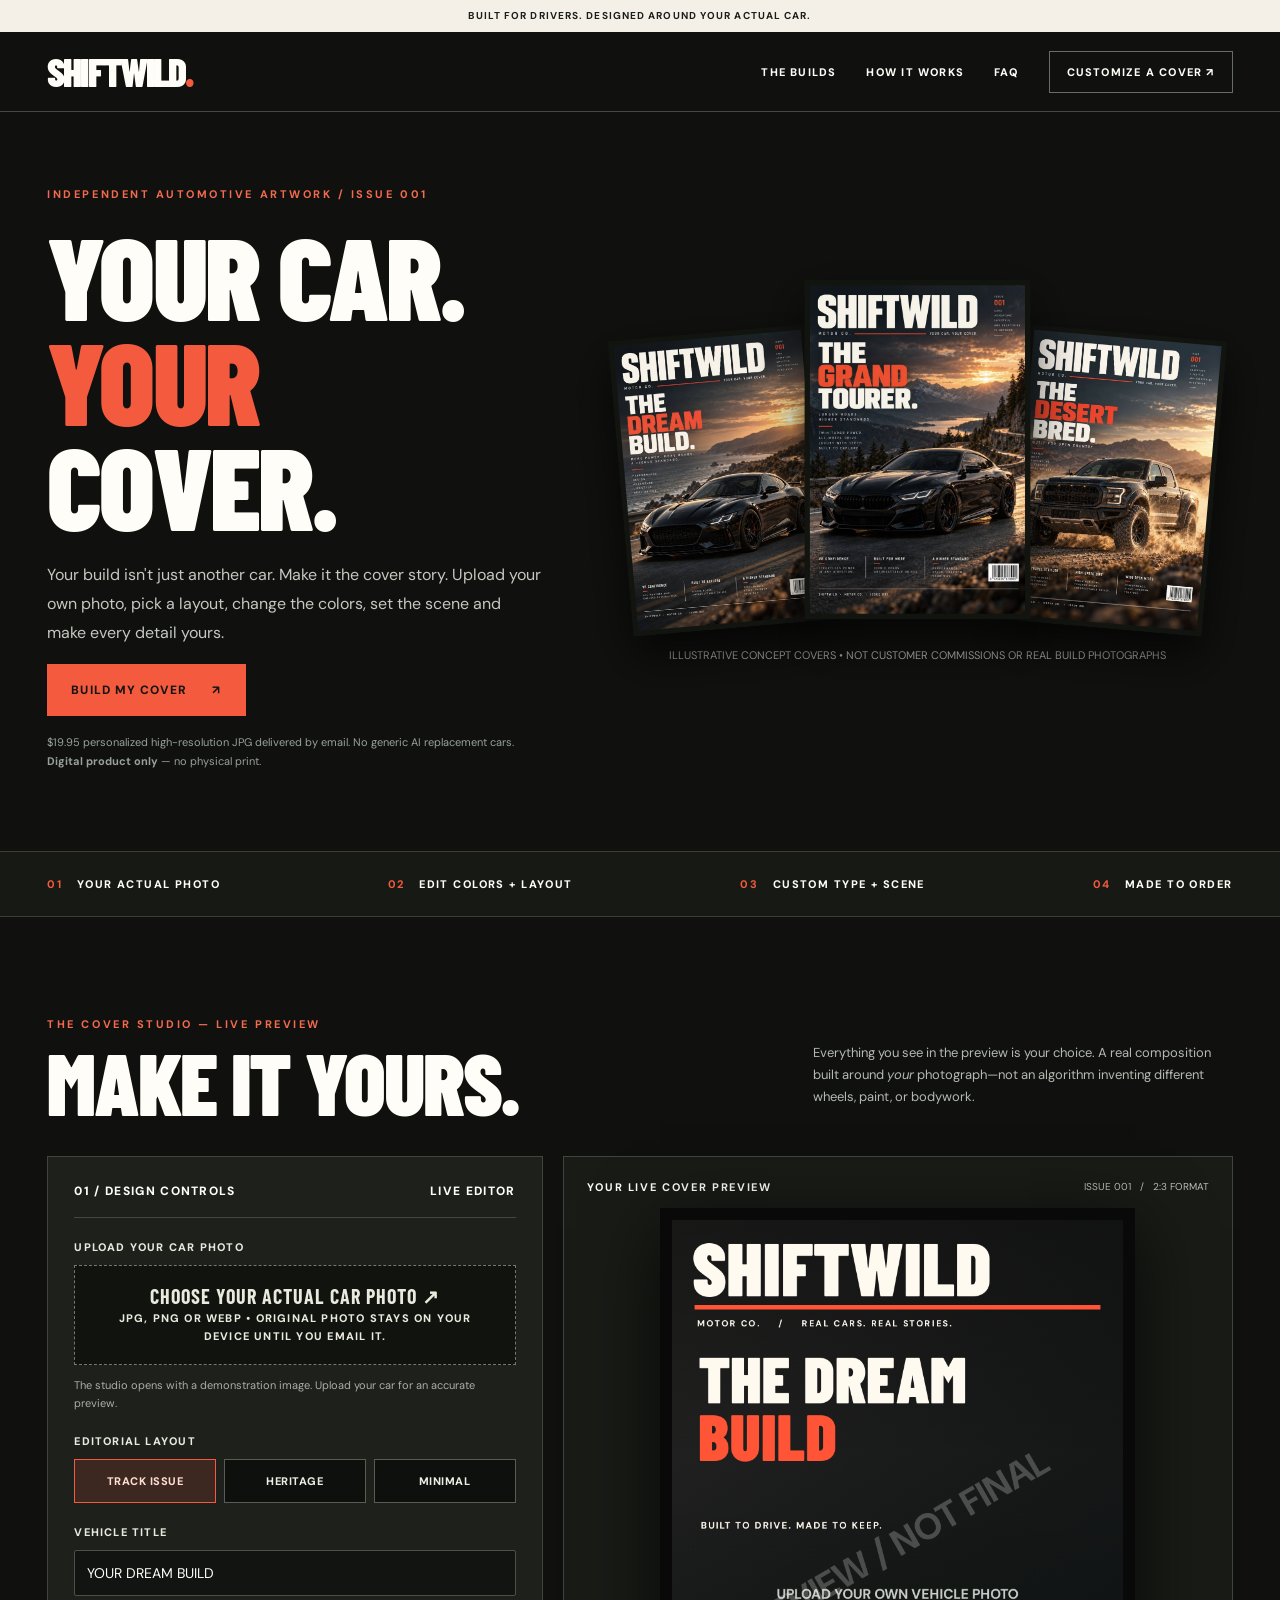
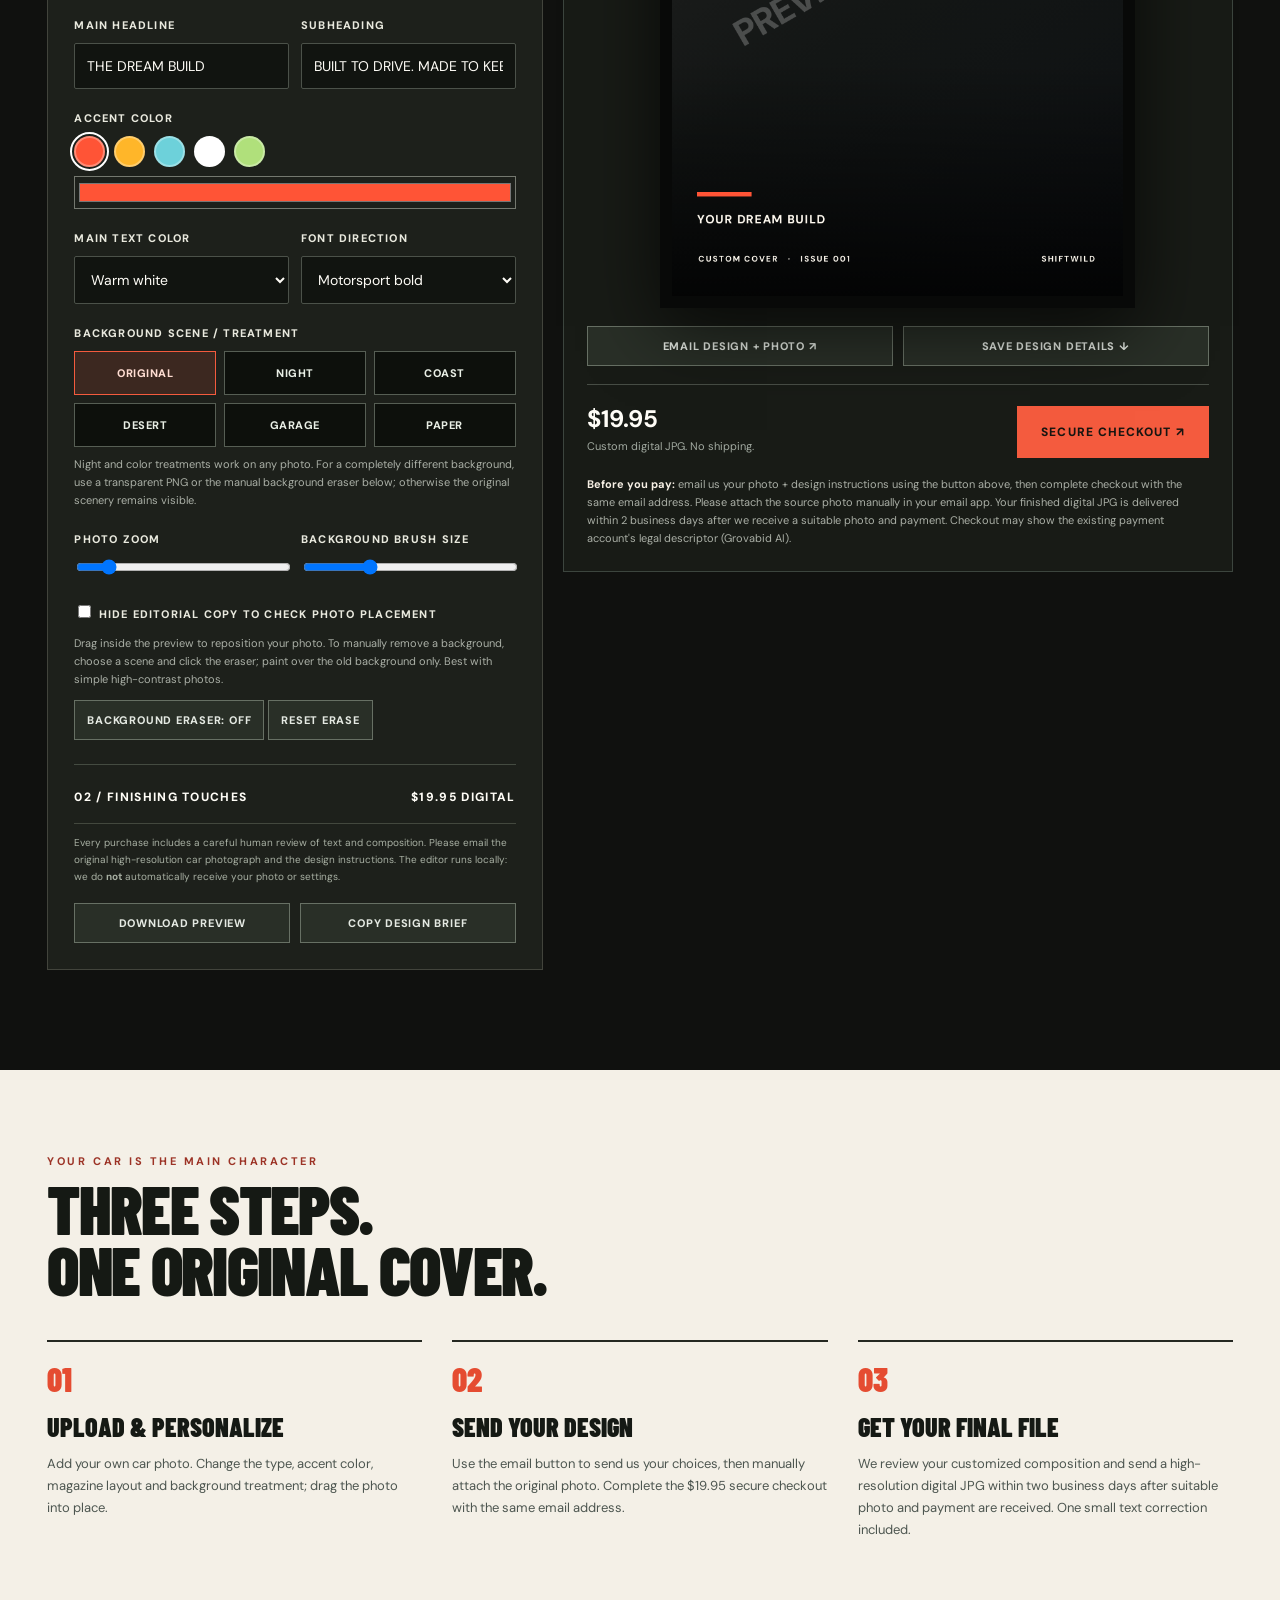
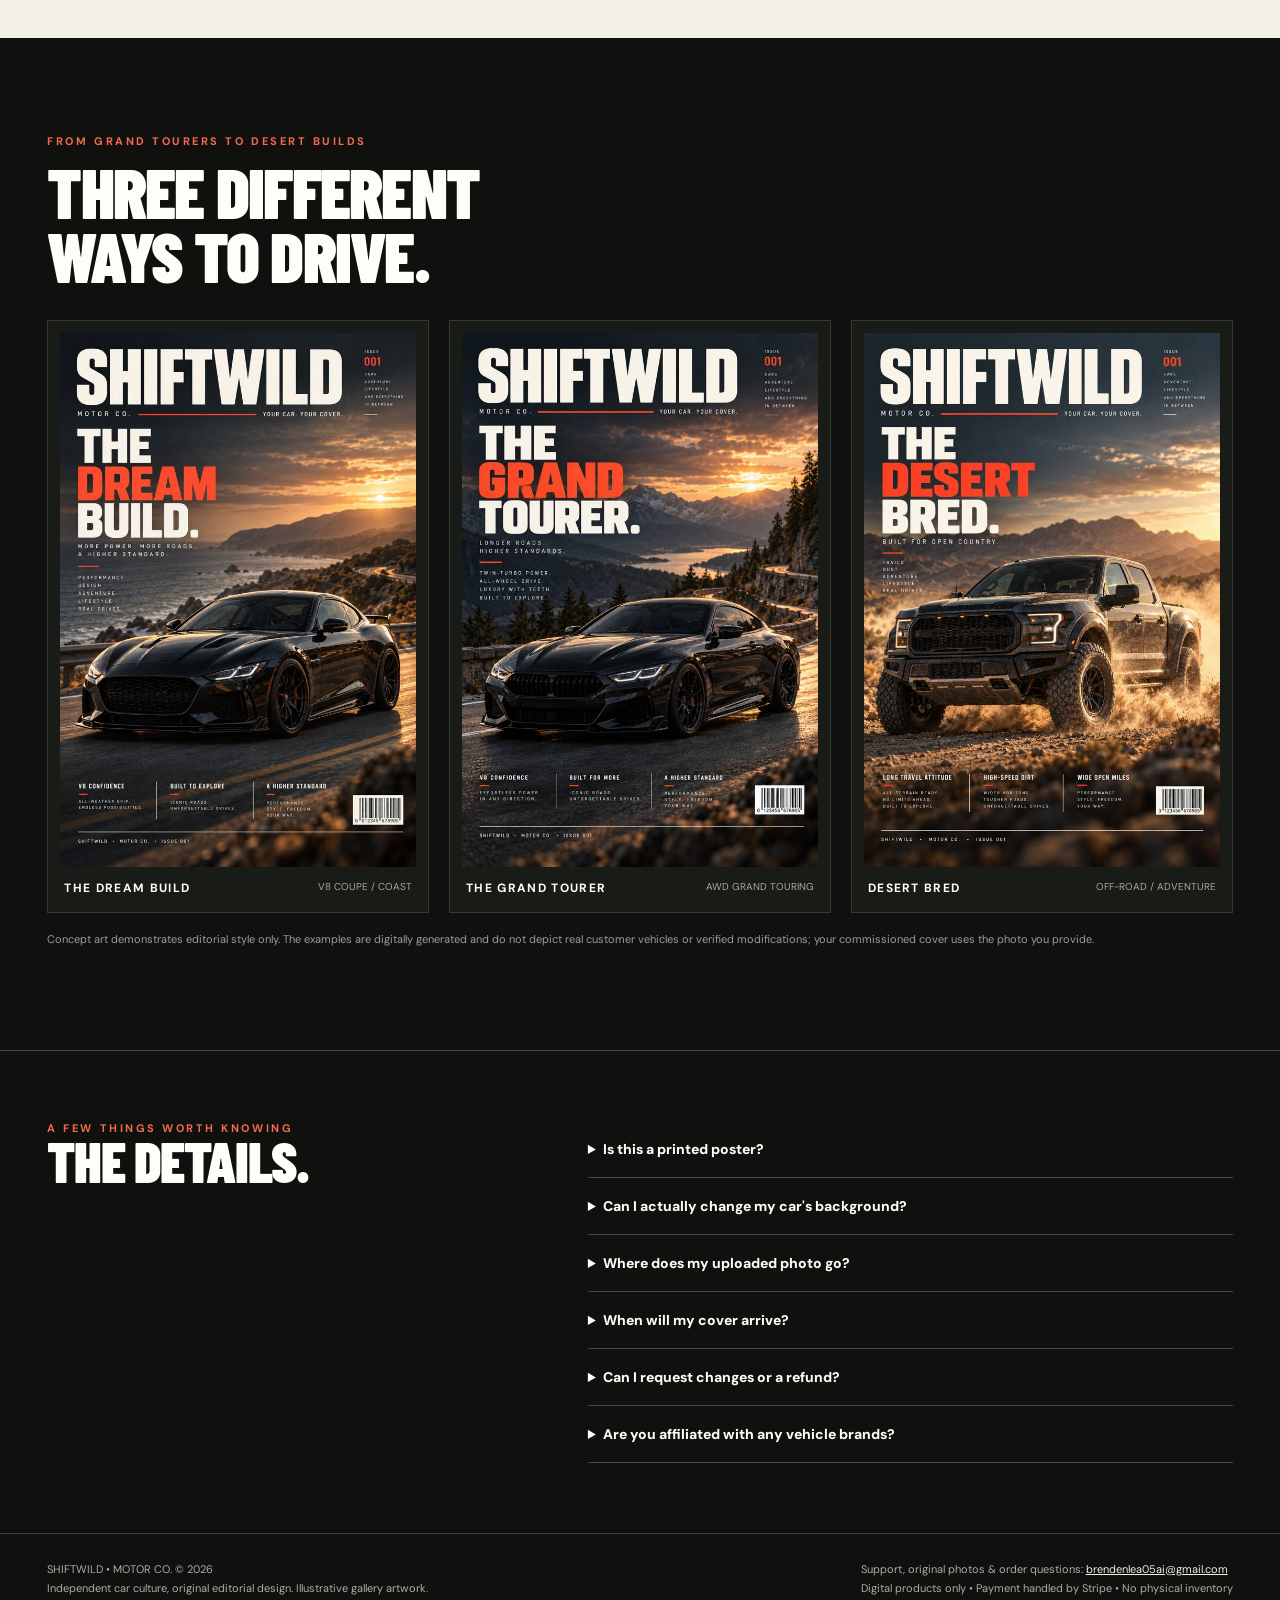
==== shiftwild/index.html @ 0642961e "Add SHIFTWILD independent automotive product configurator" ====
<!DOCTYPE html><html lang="en"><head><meta charset="utf-8"><meta name="viewport" content="width=device-width, initial-scale=1"><meta name="theme-color" content="#10100e"><meta name="description" content="Build a one-of-one automotive magazine cover from your actual car photograph. Fully customize the layout, colors, typography, and background. Digital-only editorial cover, made for real car people."><title>SHIFTWILD® — Your car. Your cover.</title>
<link rel="preconnect" href="https://fonts.googleapis.com"><link rel="preconnect" href="https://fonts.gstatic.com" crossorigin><link href="https://fonts.googleapis.com/css2?family=Barlow+Condensed:wght@500;600;700;800;900&family=DM+Sans:wght@400;500;600;700&family=Oswald:wght@500;600;700&display=swap" rel="stylesheet">
<style>
:root{--bg:#10110f;--ink:#fffdf7;--secondary:#a8aea8;--muted:#777e78;--accent:#f45b3e;--line:#3c3d38;--panel:#1b1d19;--cream:#f4f0e7}*{box-sizing:border-box}html{scroll-behavior:smooth}body{margin:0;color:var(--ink);background:var(--bg);font-family:'DM Sans',Arial,sans-serif;-webkit-font-smoothing:antialiased}button,input,textarea,select{font:inherit}button{cursor:pointer}a{color:inherit}img{max-width:100%;display:block}.container{max-width:1460px;margin:auto;padding-left:clamp(18px,3.7vw,56px);padding-right:clamp(18px,3.7vw,56px)}.overline{font:700 11px 'DM Sans',sans-serif;letter-spacing:.23em;text-transform:uppercase;color:#f46a4e}.heading{font-family:'Barlow Condensed',Impact,sans-serif;text-transform:uppercase;font-weight:900;letter-spacing:-.025em;line-height:.91}.topline{height:32px;background:var(--cream);color:#1a1d19;text-align:center;padding:9px;font-weight:700;letter-spacing:.11em;font-size:10px}.navigation{display:flex;justify-content:space-between;align-items:center;min-height:80px;gap:24px;border-bottom:1px solid #444844}.brand{font-family:'Barlow Condensed',Impact,sans-serif;font-weight:900;font-size:39px;letter-spacing:-.05em;text-decoration:none}.brand .mark{color:var(--accent)}.navlinks{display:flex;gap:30px;align-items:center}.navlinks a{text-decoration:none;text-transform:uppercase;font-size:11px;font-weight:800;letter-spacing:.11em}.navlinks a:hover{color:var(--accent)}.outline{border:1px solid #666d64;padding:13px 17px}.hero{padding-top:75px;padding-bottom:70px;display:grid;grid-template-columns:.88fr 1.12fr;gap:5%;align-items:center}.hero h1{font-size:clamp(76px,9vw,143px);margin:22px 0 24px}.hero h1 i{color:var(--accent);font-style:normal}.hero p{color:#c4c8bf;font-size:16px;line-height:1.8;max-width:520px}.btn{border:0;border-radius:0;padding:18px 24px;text-decoration:none;background:var(--accent);color:#171511;text-transform:uppercase;font-size:12px;letter-spacing:.09em;font-weight:800;display:inline-flex;gap:25px;align-items:center;justify-content:center;transition:transform .2s ease,background .2s}.btn:hover{transform:translateY(-2px);background:#ff7456}.btn.light{background:var(--cream)}.smallprint{margin-top:17px!important;font-size:11px!important;line-height:1.7!important;color:#98a098!important}.heroVisual{display:grid;grid-template-columns:1fr 1.07fr 1fr;align-items:center;gap:12px;perspective:850px}.heroVisual img{width:100%;aspect-ratio:2/3;object-fit:cover;border:5px solid #121410;box-shadow:0 20px 45px #000b;filter:saturate(.9)}.heroVisual img:first-child{transform:rotate(-5deg) translate(17px,18px);z-index:1}.heroVisual img:nth-child(2){z-index:3;transform:translateY(-15px) scale(1.07)}.heroVisual img:last-child{transform:rotate(5deg) translate(-17px,18px);z-index:1}.noteCenter{text-align:center;margin-top:25px;color:#a8ada5;font-size:11px}.bands{border-top:1px solid var(--line);border-bottom:1px solid var(--line);background:#171914}.bandInner{display:flex;justify-content:space-between;align-items:center;gap:20px;padding-top:25px;padding-bottom:25px}.bandInner span{text-transform:uppercase;font-size:11px;letter-spacing:.13em;font-weight:800}.bandInner b{color:var(--accent);margin-right:10px}.editorAnchor{scroll-margin-top:20px}.editorSection{padding-top:100px;padding-bottom:100px}.sectionTop{display:flex;align-items:end;justify-content:space-between;gap:30px;margin-bottom:34px}.sectionTop h2{font-size:clamp(50px,7vw,86px);margin:12px 0 0}.sectionTop p{max-width:420px;color:#b3b9b1;font-size:13px;line-height:1.7}.configurator{display:grid;grid-template-columns:minmax(320px,.85fr) minmax(320px,1.15fr);gap:20px;align-items:start}.controls{background:#1d201b;border:1px solid #42443c;padding:26px;max-height:none}.controlTitle{display:flex;justify-content:space-between;align-items:center;font-size:12px;letter-spacing:.11em;font-weight:800;text-transform:uppercase;border-bottom:1px solid #43483e;padding-bottom:18px}.fieldgroup{margin-top:22px}.fieldgroup label,.tinyLabel{display:block;font-size:11px;letter-spacing:.11em;text-transform:uppercase;font-weight:800;color:#e9e9de;margin:0 0 11px}.fieldgroup input[type=text],.fieldgroup input[type=range],.fieldgroup select,.fieldgroup input[type=color]{width:100%}.fieldgroup input[type=text],.fieldgroup select{background:#111410;color:var(--ink);border:1px solid #4b5149;padding:13px 12px;border-radius:2px;outline-color:var(--accent);font-size:14px}.upload{display:block;background:#10130e;border:1px dashed #74796e;padding:18px;text-align:center;cursor:pointer;color:#e9f0e4;font-size:12px;line-height:1.7}.upload strong{display:block;font:700 20px 'Barlow Condensed',sans-serif;text-transform:uppercase;letter-spacing:.05em}.upload input{display:none}.fieldHint{font-size:11px;color:#aaaFA6;line-height:1.65;margin-top:8px}.grid3{display:grid;grid-template-columns:repeat(3,1fr);gap:8px}.choice{border:1px solid #565e54;background:#0d100c;color:#e8eee5;padding:11px 5px;font-size:11px;text-transform:uppercase;font-weight:800;letter-spacing:.045em;min-height:44px}.choice.active,.choice:focus-visible{border-color:var(--accent);background:#3c2820;color:#ffddd2}.swatches{display:flex;gap:9px;flex-wrap:wrap;align-items:center}.swatch{height:31px;width:31px;border-radius:50%;border:2px solid #ffffff50;outline:2px solid transparent;outline-offset:2px}.swatch.active{outline-color:white}.colorCustom{width:33px;height:33px;padding:2px;border:1px solid #74786f;background:transparent}.double{display:grid;grid-template-columns:1fr 1fr;gap:12px}.rule{height:1px;background:#444b41;margin:24px 0}.check{display:flex;gap:10px;align-items:center;font-size:12px;color:#ccd1c7;line-height:1.6}.check input{accent-color:var(--accent)}.micro{font-size:10px;color:#a8b0a3;line-height:1.7}.previewPanel{background:#181b16;border:1px solid #3c453e;padding:23px;position:sticky;top:15px}.previewHead{display:flex;justify-content:space-between;align-items:center;gap:10px;padding-bottom:14px}.previewHead strong{font-size:11px;letter-spacing:.15em;text-transform:uppercase}.previewHead span{font-size:10px;color:#bac0b7}.canvasShell{width:min(100%,475px);margin:auto;background:#080908;padding:12px;box-shadow:0 18px 70px #000a;position:relative}.canvasShell canvas{width:100%;aspect-ratio:2/3;display:block;touch-action:none;background:#21231e;cursor:grab}.canvasShell canvas:active{cursor:grabbing}.previewActions{display:grid;grid-template-columns:1fr 1fr;gap:10px;margin-top:18px}.secondaryBtn{background:#292f27;border:1px solid #677064;padding:12px;color:#e4e9e2;text-transform:uppercase;letter-spacing:.07em;font-size:11px;font-weight:800}.secondaryBtn:hover{background:#364035}.buyBar{margin-top:18px;padding-top:18px;border-top:1px solid #474d45;display:flex;justify-content:space-between;align-items:end;gap:14px}.buyBar b{font-size:24px}.buyBar p{color:#a2aaa1;font-size:11px;margin:5px 0}.buyButtons{display:flex;flex-wrap:wrap;gap:10px}.steps{background:var(--cream);color:#151914;padding:84px 0}.steps h2{font-size:67px;margin:10px 0 40px}.stepGrid{display:grid;grid-template-columns:repeat(3,1fr);gap:30px}.step{border-top:2px solid #252821;padding-top:17px}.step strong{font:900 33px 'Barlow Condensed',sans-serif;color:#e54c31}.step h3{font:900 26px 'Barlow Condensed',sans-serif;line-height:1;margin:15px 0 9px;text-transform:uppercase}.step p{font-size:13px;line-height:1.7;color:#4d5650}.gallery{padding-top:96px;padding-bottom:90px}.gallery h2{font-size:70px;margin:12px 0 33px}.examples{display:grid;grid-template-columns:repeat(3,1fr);gap:20px}.example{background:#191c16;border:1px solid #343a32;padding:12px}.example img{width:100%;aspect-ratio:2/3;object-fit:cover}.example div{display:flex;justify-content:space-between;gap:20px;padding:13px 4px 4px}.example strong{font-size:12px;text-transform:uppercase;letter-spacing:.11em}.example small{font-size:10px;color:#a4aa9d}.footarea{padding-top:70px;padding-bottom:70px;border-top:1px solid #43483e}.faqGrid{display:grid;grid-template-columns:1fr 1.4fr;gap:80px}.faqGrid h2{font-size:57px;margin:0}.faqGrid details{border-bottom:1px solid #424b40;padding:19px 0}.faqGrid summary{font-size:14px;font-weight:800;cursor:pointer}.faqGrid p{font-size:13px;line-height:1.8;color:#aeb8ad}.footer{border-top:1px solid #394339;padding-top:26px;padding-bottom:35px;display:flex;justify-content:space-between;gap:30px;color:#aaaFA6;font-size:11px;line-height:1.8}.footer a{color:#efede5}.status{display:none;background:#1d4f38;border:1px solid #65b487;color:#d2f9e2;padding:11px;font-size:12px;margin-top:12px}.status.bad{background:#54271d;border-color:#bd6257;color:#fff0eb}.status.show{display:block}#maskButton.active{background:#613322}body.mask-mode #editorCanvas{cursor:crosshair}noscript{display:block;padding:30px;background:#fff;color:#000}
@media(max-width:1120px){.hero h1{font-size:94px}.configurator{grid-template-columns:.9fr 1.1fr}}@media(max-width:800px){.navigation{min-height:68px}.brand{font-size:31px}.navlinks a:not(.outline){display:none}.hero{grid-template-columns:1fr;padding-top:52px;gap:45px}.hero h1{font-size:clamp(85px,16vw,140px)}.heroVisual{width:min(100%,650px);margin:auto}.bandInner{flex-wrap:wrap}.bandInner span{width:45%}.sectionTop{display:block}.configurator{grid-template-columns:1fr}.previewPanel{position:static}.stepGrid,.examples{gap:11px}.faqGrid{grid-template-columns:1fr;gap:10px}}@media(max-width:500px){.hero h1{font-size:78px}.heroVisual{gap:6px}.bandInner span{width:100%}.editorSection{padding-top:70px;padding-bottom:65px}.sectionTop h2,.gallery h2{font-size:58px}.controls,.previewPanel{padding:14px}.grid3{gap:5px}.choice{font-size:10px}.stepGrid,.examples{grid-template-columns:1fr}.examples{gap:20px}.example{max-width:410px;margin:auto}.steps{padding:65px 0}.stepGrid{gap:24px}.footer{display:block}.buyBar{display:block}.buyButtons{margin-top:15px}.previewActions{grid-template-columns:1fr 1fr}.navlinks .outline{font-size:10px}}
</style></head><body>
<div class="topline">BUILT FOR DRIVERS. DESIGNED AROUND YOUR ACTUAL CAR.</div>
<header class="navigation container"><a class="brand" href="#top">SHIFTWILD<span class="mark">.</span></a><nav class="navlinks"><a href="#examples">The builds</a><a href="#how">How it works</a><a href="#faq">FAQ</a><a class="outline" href="#studio">CUSTOMIZE A COVER ↗</a></nav></header>
<main id="top"><section class="hero container"><div><div class="overline">Independent automotive artwork / Issue 001</div><h1 class="heading">YOUR CAR.<br><i>YOUR</i><br>COVER.</h1><p>Your build isn't just another car. Make it the cover story. Upload your own photo, pick a layout, change the colors, set the scene and make every detail yours.</p><a href="#studio" class="btn">BUILD MY COVER <span>↗</span></a><p class="smallprint">$19.95 personalized high-resolution JPG delivered by email. No generic AI replacement cars. <strong>Digital product only</strong> — no physical print.</p></div><div><div class="heroVisual"><img loading="eager" alt="SHIFTWILD coupe build concept poster: The Dream Build" src="[data-uri]"><img loading="eager" alt="SHIFTWILD twin turbo grand touring coupe concept poster" src="[data-uri]"><img loading="eager" alt="SHIFTWILD desert Raptor-style build concept poster" src="[data-uri]"></div><div class="noteCenter">ILLUSTRATIVE CONCEPT COVERS • NOT CUSTOMER COMMISSIONS OR REAL BUILD PHOTOGRAPHS</div></div></section>
<div class="bands"><div class="container bandInner"><span><b>01</b> YOUR ACTUAL PHOTO</span><span><b>02</b> EDIT COLORS + LAYOUT</span><span><b>03</b> CUSTOM TYPE + SCENE</span><span><b>04</b> MADE TO ORDER</span></div></div>
<section class="editorSection container editorAnchor" id="studio"><div class="sectionTop"><div><div class="overline">The cover studio — live preview</div><h2 class="heading">MAKE IT YOURS.</h2></div><p>Everything you see in the preview is your choice. A real composition built around <em>your</em> photograph—not an algorithm inventing different wheels, paint, or bodywork.</p></div><div class="configurator"><div class="controls"><div class="controlTitle"><span>01 / Design controls</span><span>LIVE EDITOR</span></div>
<div class="fieldgroup"><label for="carfile">Upload your car photo</label><label class="upload" for="carfile"><strong>CHOOSE YOUR ACTUAL CAR PHOTO ↗</strong>JPG, PNG or WebP • Original photo stays on your device until you email it.<input type="file" id="carfile" accept="image/png,image/jpeg,image/webp"></label><p id="fileLabel" class="fieldHint">The studio opens with a demonstration image. Upload your car for an accurate preview.</p></div>
<div class="fieldgroup"><label>Editorial layout</label><div class="grid3" id="layoutChoices"><button type="button" class="choice active" data-layout="track">TRACK ISSUE</button><button type="button" class="choice" data-layout="heritage">HERITAGE</button><button type="button" class="choice" data-layout="minimal">MINIMAL</button></div></div>
<div class="fieldgroup"><label for="vehicle">Vehicle title</label><input id="vehicle" type="text" maxlength="50" value="YOUR DREAM BUILD" placeholder="e.g. 2018 F-TYPE R AWD"></div>
<div class="fieldgroup double"><div><label for="headline">Main headline</label><input id="headline" type="text" maxlength="46" value="THE DREAM BUILD" placeholder="THE DREAM BUILD"></div><div><label for="strapline">Subheading</label><input id="strapline" type="text" maxlength="72" value="BUILT TO DRIVE. MADE TO KEEP." placeholder="The next chapter"></div></div>
<div class="fieldgroup"><label>Accent color</label><div class="swatches" id="swatchChoices"><button type="button" class="swatch active" data-color="#ff5436" style="background:#ff5436" aria-label="Race red"></button><button type="button" class="swatch" data-color="#ffb629" style="background:#ffb629" aria-label="Amber"></button><button type="button" class="swatch" data-color="#6dd1da" style="background:#6dd1da" aria-label="Ice blue"></button><button type="button" class="swatch" data-color="#ffffff" style="background:#ffffff" aria-label="White"></button><button type="button" class="swatch" data-color="#b0e07b" style="background:#b0e07b" aria-label="Sage"></button><input class="colorCustom" id="customColor" type="color" value="#ff5436" aria-label="Pick custom accent color"></div></div>
<div class="fieldgroup double"><div><label for="typeColor">Main text color</label><select id="typeColor"><option value="#fffaf0">Warm white</option><option value="#171c1b">Black</option><option value="#f2d4ad">Sand</option></select></div><div><label for="fontChoice">Font direction</label><select id="fontChoice"><option value="Barlow Condensed">Motorsport bold</option><option value="Oswald">Modern condensed</option><option value="DM Sans">Clean editorial</option></select></div></div>
<div class="fieldgroup"><label>Background scene / treatment</label><div class="grid3" id="sceneChoices"><button type="button" class="choice active" data-scene="photo">ORIGINAL</button><button type="button" class="choice" data-scene="night">NIGHT</button><button type="button" class="choice" data-scene="coast">COAST</button><button type="button" class="choice" data-scene="desert">DESERT</button><button type="button" class="choice" data-scene="garage">GARAGE</button><button type="button" class="choice" data-scene="paper">PAPER</button></div><p class="fieldHint">Night and color treatments work on any photo. For a completely different background, use a transparent PNG or the manual background eraser below; otherwise the original scenery remains visible.</p></div>
<div class="fieldgroup double"><div><label for="zoom">Photo zoom</label><input id="zoom" type="range" min="100" max="220" value="115"></div><div><label for="brush">Background brush size</label><input id="brush" type="range" min="15" max="150" value="55"></div></div>
<div class="fieldgroup"><label class="check"><input type="checkbox" id="hideText"> Hide editorial copy to check photo placement</label><p class="fieldHint">Drag inside the preview to reposition your photo. To manually remove a background, choose a scene and click the eraser; paint over the old background only. Best with simple high-contrast photos.</p><button type="button" class="secondaryBtn" id="maskButton">BACKGROUND ERASER: OFF</button> <button type="button" class="secondaryBtn" id="resetMask">RESET ERASE</button></div>
<div class="rule"></div><div class="controlTitle"><span>02 / Finishing touches</span><span>$19.95 DIGITAL</span></div><p class="micro">Every purchase includes a careful human review of text and composition. Please email the original high-resolution car photograph and the design instructions. The editor runs locally: we do <strong>not</strong> automatically receive your photo or settings.</p><div class="previewActions"><button class="secondaryBtn" type="button" id="downloadPreview">DOWNLOAD PREVIEW</button><button class="secondaryBtn" type="button" id="copyBrief">COPY DESIGN BRIEF</button></div><div id="controlsStatus" class="status" role="status"></div></div>
<div class="previewPanel"><div class="previewHead"><strong>YOUR LIVE COVER PREVIEW</strong><span>ISSUE 001 &nbsp; / &nbsp; 2:3 FORMAT</span></div><div class="canvasShell"><canvas id="editorCanvas" width="720" height="1080" aria-label="Interactive personalized automotive cover preview"></canvas></div><div class="previewActions"><button class="secondaryBtn" id="emailBrief" type="button">EMAIL DESIGN + PHOTO ↗</button><button class="secondaryBtn" id="downloadBrief" type="button">SAVE DESIGN DETAILS ↓</button></div><div class="buyBar"><div><b>$19.95</b><p>Custom digital JPG. No shipping.</p></div><div class="buyButtons"><a class="btn" id="checkoutLink" target="_blank" rel="noopener noreferrer" href="https://buy.stripe.com/14AfZa8JUh0636Db017AI02">SECURE CHECKOUT ↗</a></div></div><div class="fieldHint" style="margin-top:17px"><strong style="color:#f7f0e5">Before you pay:</strong> email us your photo + design instructions using the button above, then complete checkout with the same email address. Please attach the source photo manually in your email app. Your finished digital JPG is delivered within 2 business days after we receive a suitable photo and payment. Checkout may show the existing payment account's legal descriptor (Grovabid AI).</div><div id="previewStatus" class="status" role="status"></div></div></div></section>
<section class="steps" id="how"><div class="container"><div class="overline" style="color:#9c3326">Your car is the main character</div><h2 class="heading">THREE STEPS.<br>ONE ORIGINAL COVER.</h2><div class="stepGrid"><div class="step"><strong>01</strong><h3>UPLOAD & PERSONALIZE</h3><p>Add your own car photo. Change the type, accent color, magazine layout and background treatment; drag the photo into place.</p></div><div class="step"><strong>02</strong><h3>SEND YOUR DESIGN</h3><p>Use the email button to send us your choices, then manually attach the original photo. Complete the $19.95 secure checkout with the same email address.</p></div><div class="step"><strong>03</strong><h3>GET YOUR FINAL FILE</h3><p>We review your customized composition and send a high-resolution digital JPG within two business days after suitable photo and payment are received. One small text correction included.</p></div></div></div></section>
<section class="gallery container" id="examples"><div class="overline">From grand tourers to desert builds</div><h2 class="heading">THREE DIFFERENT<br>WAYS TO DRIVE.</h2><div class="examples"><article class="example"><img loading="lazy" src="[data-uri]" alt="Illustrative F-Type-inspired black sports coupe dream-build automotive cover without manufacturer logo"><div><strong>THE DREAM BUILD</strong><small>V8 COUPE / COAST</small></div></article><article class="example"><img loading="lazy" src="[data-uri]" alt="Illustrative black M850i-inspired grand touring coupe cover"><div><strong>THE GRAND TOURER</strong><small>AWD GRAND TOURING</small></div></article><article class="example"><img loading="lazy" src="[data-uri]" alt="Illustrative rugged Raptor-inspired desert pickup magazine cover"><div><strong>DESERT BRED</strong><small>OFF-ROAD / ADVENTURE</small></div></article></div><p class="smallprint">Concept art demonstrates editorial style only. The examples are digitally generated and do not depict real customer vehicles or verified modifications; your commissioned cover uses the photo you provide.</p></section>
<section class="footarea container" id="faq"><div class="faqGrid"><div><div class="overline">A few things worth knowing</div><h2 class="heading">THE DETAILS.</h2></div><div><details><summary>Is this a printed poster?</summary><p>Not yet. Your $19.95 purchase is one personalized high-resolution digital JPG delivered by email, not a shipped print or framed poster. You can print it personally if you wish.</p></details><details><summary>Can I actually change my car's background?</summary><p>You can change color treatments instantly. You can also put a transparent vehicle cutout over a new scene, or manually erase the old photo background using the studio brush. The brush is a simple manual tool, not automatic AI background removal; intricate edges may require more time. Send us both your original image and the design description.</p></details><details><summary>Where does my uploaded photo go?</summary><p>Your image stays inside your browser while you're editing. We do not upload the photo from the studio. To place an order, you must email the photo to us separately. Please send only images you own or have permission to use.</p></details><details><summary>When will my cover arrive?</summary><p>Within two business days after you have paid and emailed a suitable image and design details. If we need another photograph or clarification, we'll email you. Business days exclude weekends and U.S. federal holidays.</p></details><details><summary>Can I request changes or a refund?</summary><p>One minor text correction is included if requested within seven days of delivery. Contact us if the design isn't what you ordered. Customized digital orders are reviewed individually, and applicable consumer rights remain unaffected. If we cannot fulfill your order, we will refund it.</p></details><details><summary>Are you affiliated with any vehicle brands?</summary><p>No. SHIFTWILD is an independent editorial artwork concept and is not sponsored by, affiliated with, or endorsed by any automobile manufacturer. Vehicle names may be used descriptively. Brand identity is provisional pending clearance.</p></details></div></div></section></main>
<footer class="footer container"><span>SHIFTWILD • MOTOR CO. © 2026<br>Independent car culture, original editorial design. Illustrative gallery artwork.</span><span>Support, original photos & order questions: <a href="mailto:brendenlea05ai@gmail.com">brendenlea05ai@gmail.com</a><br>Digital products only • Payment handled by Stripe • No physical inventory</span></footer>
<noscript>JavaScript is required for the live configurator. You can still purchase the $19.95 custom digital artwork using <a href="https://buy.stripe.com/14AfZa8JUh0636Db017AI02">this secure payment link</a> and email your car photo to brendenlea05ai@gmail.com.</noscript><script>
(()=>{
'use strict';
const BUY='https://buy.stripe.com/14AfZa8JUh0636Db017AI02', CONTACT='brendenlea05ai@gmail.com';
const $=id=>document.getElementById(id);const c=$('editorCanvas'),ctx=c.getContext('2d',{alpha:false});
const W=720,H=1080;
const buffer=document.createElement('canvas');buffer.width=W;buffer.height=H;const pctx=buffer.getContext('2d',{willReadFrequently:true});
const colors={night:['#111d24','#343f47','#0a151f'],coast:['#f2a76b','#3d5b6b','#101c23'],desert:['#e8b27c','#bb6140','#5d3c32'],garage:['#17201d','#323b31','#111511'],paper:['#f4ecdb','#b5b6a9','#dad7ce'],photo:['#282726','#141716','#0e1114']};
const state={layout:'track',scene:'photo',accent:'#ff5436',typeColor:'#fffaf0',font:'Barlow Condensed',zoom:1.15,panX:0,panY:0,headline:'THE DREAM BUILD',sub:'BUILT TO DRIVE. MADE TO KEEP.',vehicle:'YOUR DREAM BUILD',hideText:false,fileName:'',photo:null,mask:false,maskEdited:false,ref:'SW-'+Date.now().toString(36).toUpperCase()};
let pointer=null, photoDirty=true, lastDraw=0;
function show(msg,bad=false){for(const n of ['controlsStatus','previewStatus']){let el=$(n);el.textContent=msg;el.classList.add('show');el.classList.toggle('bad',bad);}window.setTimeout(()=>{for(const n of ['controlsStatus','previewStatus'])n.classList.remove('show')},8500)}
function renderPhoto(){pctx.clearRect(0,0,W,H);if(!state.photo){photoDirty=false;return;}const im=state.photo;const iw=im.naturalWidth,ih=im.naturalHeight;let sc=Math.max(W/iw,H/ih)*state.zoom;let w=iw*sc,h=ih*sc;let x=(W-w)/2+state.panX,y=(H-h)/2+state.panY;pctx.drawImage(im,x,y,w,h);state.maskEdited=false;photoDirty=false;}
function gradient(steps){let g=ctx.createLinearGradient(0,0,W,H);g.addColorStop(0,steps[0]);g.addColorStop(.55,steps[1]);g.addColorStop(1,steps[2]);return g;}
function paintScene(){ctx.fillStyle=gradient(colors[state.scene]||colors.photo);ctx.fillRect(0,0,W,H);
 if(state.scene==='coast') {ctx.fillStyle='#e6c39b55';ctx.beginPath();ctx.arc(590,280,140,0,7);ctx.fill();ctx.fillStyle='#162d345d';ctx.beginPath();ctx.moveTo(0,710);ctx.lineTo(190,590);ctx.lineTo(375,686);ctx.lineTo(535,560);ctx.lineTo(720,650);ctx.lineTo(720,1080);ctx.lineTo(0,1080);ctx.fill();ctx.fillStyle='#36575b44';ctx.fillRect(0,740,W,340);}
 if(state.scene==='desert'){ctx.fillStyle='#8d543c66';ctx.beginPath();ctx.moveTo(0,710);ctx.lineTo(210,490);ctx.lineTo(410,680);ctx.lineTo(570,550);ctx.lineTo(720,710);ctx.lineTo(720,1080);ctx.lineTo(0,1080);ctx.fill();}
 if(state.scene==='garage'){ctx.strokeStyle='#d3e8bb17';ctx.lineWidth=3;for(let x=0;x<W;x+=77){ctx.beginPath();ctx.moveTo(x,0);ctx.lineTo(x,H);ctx.stroke()}for(let y=0;y<H;y+=77){ctx.beginPath();ctx.moveTo(0,y);ctx.lineTo(W,y);ctx.stroke()}}
 if(state.scene==='paper'){ctx.fillStyle='#4a544116';for(let y=0;y<H;y+=10)ctx.fillRect(0,y,W,1)}
 }
function photo(){if(photoDirty)renderPhoto();if(state.photo){ctx.save();ctx.globalAlpha=state.scene==='photo'?1:(state.scene==='paper'?.74:.87);ctx.drawImage(buffer,0,0);ctx.restore();} else {ctx.fillStyle=state.scene==='paper'?'#555c50':'#ced5ce';ctx.textAlign='center';ctx.font='700 22px DM Sans,Arial';ctx.fillText('UPLOAD YOUR OWN VEHICLE PHOTO',W/2,605);ctx.textAlign='left';}
 if(state.scene==='night'||state.scene==='garage'){ctx.fillStyle='#080d1290';ctx.fillRect(0,0,W,H)}else if(state.scene==='desert'){ctx.fillStyle='#d578481d';ctx.fillRect(0,0,W,H)}else if(state.scene==='coast'){ctx.fillStyle='#47778420';ctx.fillRect(0,0,W,H)}
 const dark=ctx.createLinearGradient(0,0,0,H);dark.addColorStop(0,state.typeColor==='#171c1b'?'#f4e6c916':'#0507067e');dark.addColorStop(.35,'#00000000');dark.addColorStop(.66,'#00000010');dark.addColorStop(1,state.typeColor==='#171c1b'?'#e2e2dc38':'#000c');ctx.fillStyle=dark;ctx.fillRect(0,0,W,H);
 }
function t(txt,x,y,size,color,align='left',weight=900){ctx.save();ctx.fillStyle=color;ctx.textAlign=align;ctx.textBaseline='alphabetic';ctx.font=`${weight} ${size}px "${state.font}",Impact,sans-serif`;ctx.fillText(txt,x,y);ctx.restore();}
function small(txt,x,y,size=13,color=state.typeColor,spacing=2,align='left'){ctx.save();ctx.fillStyle=color;ctx.textAlign=align;ctx.textBaseline='alphabetic';ctx.font=`700 ${size}px "DM Sans",Arial,sans-serif`;let s=String(txt).toUpperCase();if('letterSpacing' in ctx){ctx.letterSpacing=spacing+'px';ctx.fillText(s,x,y)}else ctx.fillText(s,x,y);ctx.restore()}
function lineWords(text,x,y,maxWidth,size,maxLines=3){let safe=(String(text||'').trim()||'YOUR BUILD').toUpperCase();ctx.font=`900 ${size}px "${state.font}",Impact,sans-serif`;let words=safe.split(/\s+/),rows=[],row='';for(let word of words){let candidate=(row?row+' ':'')+word;if(ctx.measureText(candidate).width>maxWidth&&row){rows.push(row);row=word}else row=candidate}if(row)rows.push(row);let sz=size;if(rows.length>maxLines){sz=Math.max(42,size-11);ctx.font=`900 ${sz}px "${state.font}",Impact,sans-serif`;rows=[];row='';for(let word of words){let cand=(row?row+' ':'')+word;if(ctx.measureText(cand).width>maxWidth&&row){rows.push(row);row=word}else row=cand}if(row)rows.push(row)}let visible=rows.slice(0,3);visible.forEach((s,i)=>t(s,x,y+i*(sz*.89),sz,i===1?state.accent:state.typeColor));return visible.length;}
function overlay(){let accent=state.accent, ink=state.typeColor; if(state.hideText)return;
 if(state.layout==='track'){
 t('SHIFTWILD',32,122,119,ink);ctx.fillStyle=accent;ctx.fillRect(36,136,648,7);small('MOTOR CO.     /     REAL CARS. REAL STORIES.',40,170,14,ink,2.6);
 let lines=lineWords(state.headline,42,293,622,103,3);small(state.sub,46,293+lines*91+18,15,ink,2);
 ctx.fillStyle=accent;ctx.fillRect(40,H-166,87,7);small(state.vehicle,40,H-116,19,ink,1.7);small('CUSTOM COVER   ·   ISSUE 001',42,H-55,13,ink,2);small('SHIFTWILD',W-43,H-55,13,ink,2,'right');
 }else if(state.layout==='heritage'){
 ctx.fillStyle=ink;ctx.fillRect(0,0,W,138);t('SHIFTWILD',W/2,111,108,state.scene==='paper'?'#181e1a':'#101511','center');ctx.fillStyle=accent;ctx.fillRect(0,139,W,13);
 small('EST. FOR THE DRIVE    —    ISSUE 001',W/2,193,14,ink,3,'center');let lines=lineWords(state.headline,42,743,625,105,3);small(state.sub,46,765+lines*89,16,ink,1.8);ctx.fillStyle=accent;ctx.fillRect(40,H-118,105,6);small(state.vehicle,44,H-71,18,ink,1.8);
 }else{
 small('SHIFTWILD   /   001',41,72,19,ink,2);ctx.fillStyle=accent;ctx.fillRect(40,95,90,6);let lines=lineWords(state.headline,42,835,625,101,3);small(state.sub,44,849+lines*85,13,ink,1.1);small(state.vehicle,44,H-48,17,ink,1.6);
 }
 }
function watermark(){ctx.save();ctx.globalAlpha=.23;ctx.translate(W/2,H/2);ctx.rotate(-Math.PI/6);ctx.textAlign='center';ctx.fillStyle='#fff';ctx.font='800 58px DM Sans,Arial';ctx.fillText('PREVIEW / NOT FINAL',0,0);ctx.restore();}
function draw(){if(!ctx)return;ctx.save();paintScene();photo();overlay();watermark();ctx.restore();}
function redraw(){if(lastDraw)cancelAnimationFrame(lastDraw);lastDraw=requestAnimationFrame(draw)}
function select(group, attr, val, key){document.querySelectorAll('#'+group+' [data-'+attr+']').forEach(b=>b.classList.toggle('active',b.dataset[attr]===val));state[key]=val;redraw()}
$('layoutChoices').addEventListener('click',e=>{let b=e.target.closest('[data-layout]');if(b)select('layoutChoices','layout',b.dataset.layout,'layout')});
$('sceneChoices').addEventListener('click',e=>{let b=e.target.closest('[data-scene]');if(b)select('sceneChoices','scene',b.dataset.scene,'scene')});
$('swatchChoices').addEventListener('click',e=>{let b=e.target.closest('[data-color]');if(b){select('swatchChoices','color',b.dataset.color,'accent');$('customColor').value=b.dataset.color}});
$('customColor').addEventListener('input',e=>{state.accent=e.target.value;document.querySelectorAll('.swatch').forEach(b=>b.classList.remove('active'));redraw()});
for(const [id,key] of [['vehicle','vehicle'],['headline','headline'],['strapline','sub'],['typeColor','typeColor'],['fontChoice','font']]) $(id).addEventListener('input',e=>{state[key]=e.target.value;redraw()});
$('zoom').addEventListener('input',e=>{state.zoom=Number(e.target.value)/100;photoDirty=true;redraw()});
$('hideText').addEventListener('change',e=>{state.hideText=e.target.checked;redraw()});
$('carfile').addEventListener('change',e=>{let file=e.target.files&&e.target.files[0];if(!file)return;if(!/^image\/(jpeg|png|webp)$/.test(file.type)){show('Please select a JPG, PNG or WebP photo.',true);return}if(file.size>20*1024*1024){show('Please use a photo under 20MB.',true);return}const u=URL.createObjectURL(file);let im=new Image();im.onload=()=>{if(state.photoURL)URL.revokeObjectURL(state.photoURL);state.photoURL=u;state.photo=im;state.fileName=file.name;state.panX=0;state.panY=0;state.zoom=1.15;$('zoom').value=115;photoDirty=true;$('fileLabel').textContent='Loaded: '+file.name+' — photo is only in your browser. Email the original to finish ordering.';redraw();};im.onerror=()=>{URL.revokeObjectURL(u);show('Unable to open this image. Try a different JPG or PNG.',true)};im.src=u});
function eraser(x,y){if(!state.photo){show('Upload your own photo first to erase its background.',true);return}if(photoDirty)renderPhoto();pctx.save();pctx.globalCompositeOperation='destination-out';pctx.beginPath();pctx.arc(x,y,Number($('brush').value),0,Math.PI*2);pctx.fill();pctx.restore();state.maskEdited=true;redraw()}
$('maskButton').addEventListener('click',()=>{state.mask=!state.mask;document.body.classList.toggle('mask-mode',state.mask);$('maskButton').classList.toggle('active',state.mask);$('maskButton').textContent=state.mask?'BACKGROUND ERASER: ON':'BACKGROUND ERASER: OFF';if(state.mask)show('Brush over the old background to reveal the new scene. Avoid painting over your vehicle.')});
$('resetMask').addEventListener('click',()=>{photoDirty=true;redraw();show('Background erasing has been reset.')});
function coords(e){let r=c.getBoundingClientRect();return {x:(e.clientX-r.left)*W/r.width,y:(e.clientY-r.top)*H/r.height}}
c.addEventListener('pointerdown',e=>{let p=coords(e);pointer={x:p.x,y:p.y};c.setPointerCapture(e.pointerId);if(state.mask)eraser(p.x,p.y)});
c.addEventListener('pointermove',e=>{if(!pointer)return;const p=coords(e);if(state.mask){eraser(p.x,p.y)}else if(state.photo){state.panX+=p.x-pointer.x;state.panY+=p.y-pointer.y;photoDirty=true;redraw()}pointer=p});
for(const event of ['pointerup','pointercancel','lostpointercapture'])c.addEventListener(event,()=>pointer=null);
function details(){return `SHIFTWILD DESIGN ORDER BRIEF\nReference: ${state.ref}\nVehicle: ${state.vehicle}\nHeadline: ${state.headline}\nSubheading: ${state.sub}\nLayout: ${state.layout}\nScene/background: ${state.scene}\nAccent color: ${state.accent}\nText color: ${state.typeColor}\nFont: ${state.font}\nPhoto zoom: ${Math.round(state.zoom*100)}%\nPhoto offset: ${Math.round(state.panX)}, ${Math.round(state.panY)}\nErased original background: ${state.maskEdited?'Yes, manual browser preview only (send example)':'No'}\nSource filename: ${state.fileName||'PLEASE ATTACH PHOTO'}\nService: ONE high-resolution CUSTOM DIGITAL JPG, $19.95. No printed poster.\n\nPLEASE ATTACH YOUR ORIGINAL CAR PHOTO TO THIS EMAIL. Optionally attach the watermarked preview PNG. This website does not upload images or design choices automatically. Pay through Stripe using the SAME email address you use to send this message.\n\nSecure checkout: ${BUY}\nSupport: ${CONTACT}`}
async function copyBrief(){try{await navigator.clipboard.writeText(details());show('Design details copied. Please also email your original photo.')}catch{downloadBrief()}}
function downloadBrief(){let blob=new Blob([details()],{type:'text/plain;charset=utf-8'});let u=URL.createObjectURL(blob);let a=document.createElement('a');a.href=u;a.download='SHIFTWILD-design-'+state.ref+'.txt';a.click();setTimeout(()=>URL.revokeObjectURL(u),2000);show('Design instructions saved. Email with your original car photo before checkout.')}
$('copyBrief').addEventListener('click',copyBrief);$('downloadBrief').addEventListener('click',downloadBrief);
$('emailBrief').addEventListener('click',()=>{const subject='SHIFTWILD PHOTO – '+state.ref;const body=details()+'\n\nI have attached my original vehicle photo.\n';window.location.href='mailto:'+CONTACT+'?subject='+encodeURIComponent(subject)+'&body='+encodeURIComponent(body);show('Email draft opened. Please ATTACH your actual car photo, send, then complete checkout with the same email address.')});
$('downloadPreview').addEventListener('click',()=>{c.toBlob(blob=>{if(!blob){show('Preview export failed.',true);return}const u=URL.createObjectURL(blob);const a=document.createElement('a');a.href=u;a.download='SHIFTWILD-preview-'+state.ref+'.png';a.click();setTimeout(()=>URL.revokeObjectURL(u),2000);show('Watermarked preview downloaded. Attach this alongside the original photo if useful.');},'image/png')});
$('checkoutLink').addEventListener('click',()=>{if(!state.fileName)show('You can proceed, but remember to email us your actual vehicle photo after payment.',true);else show('Please email the photo and design brief, then check out using the same email address.')});
Promise.all([document.fonts.ready]).then(redraw).catch(redraw);redraw();
})();

</script></body></html>
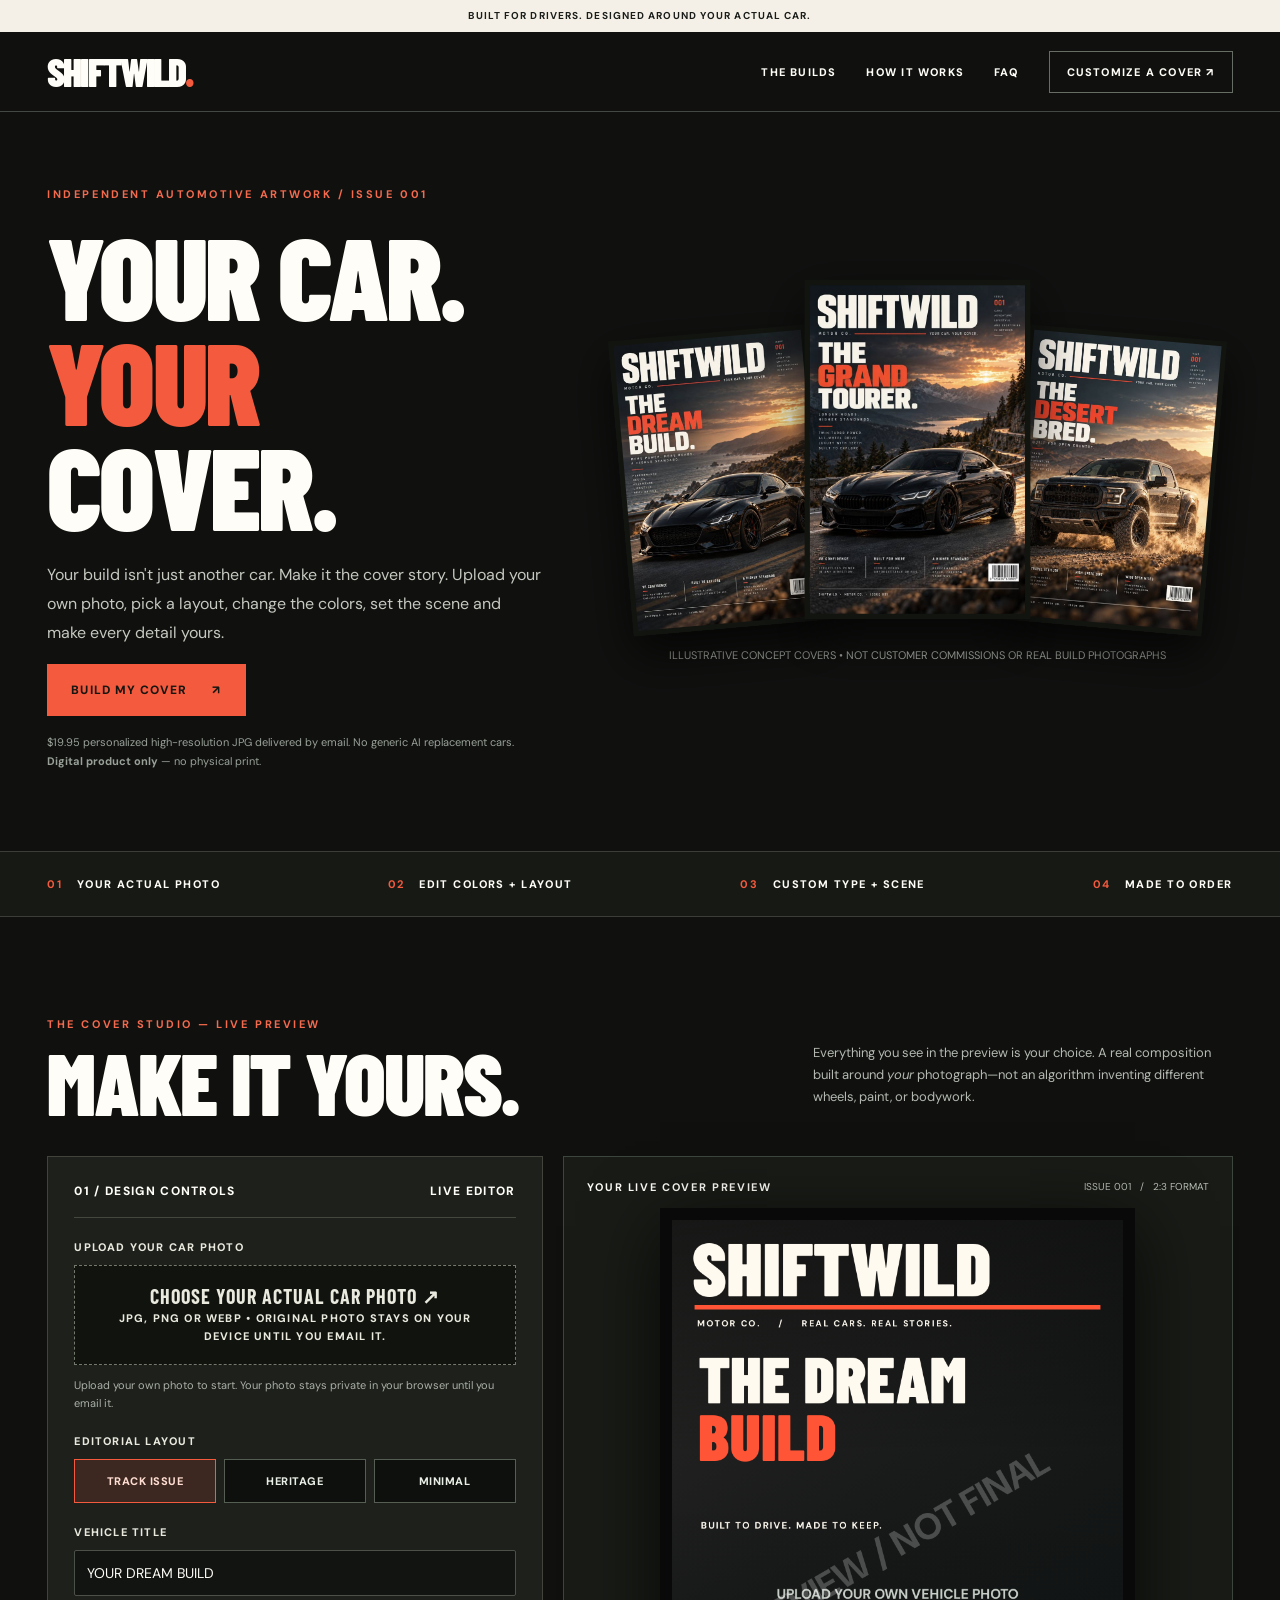
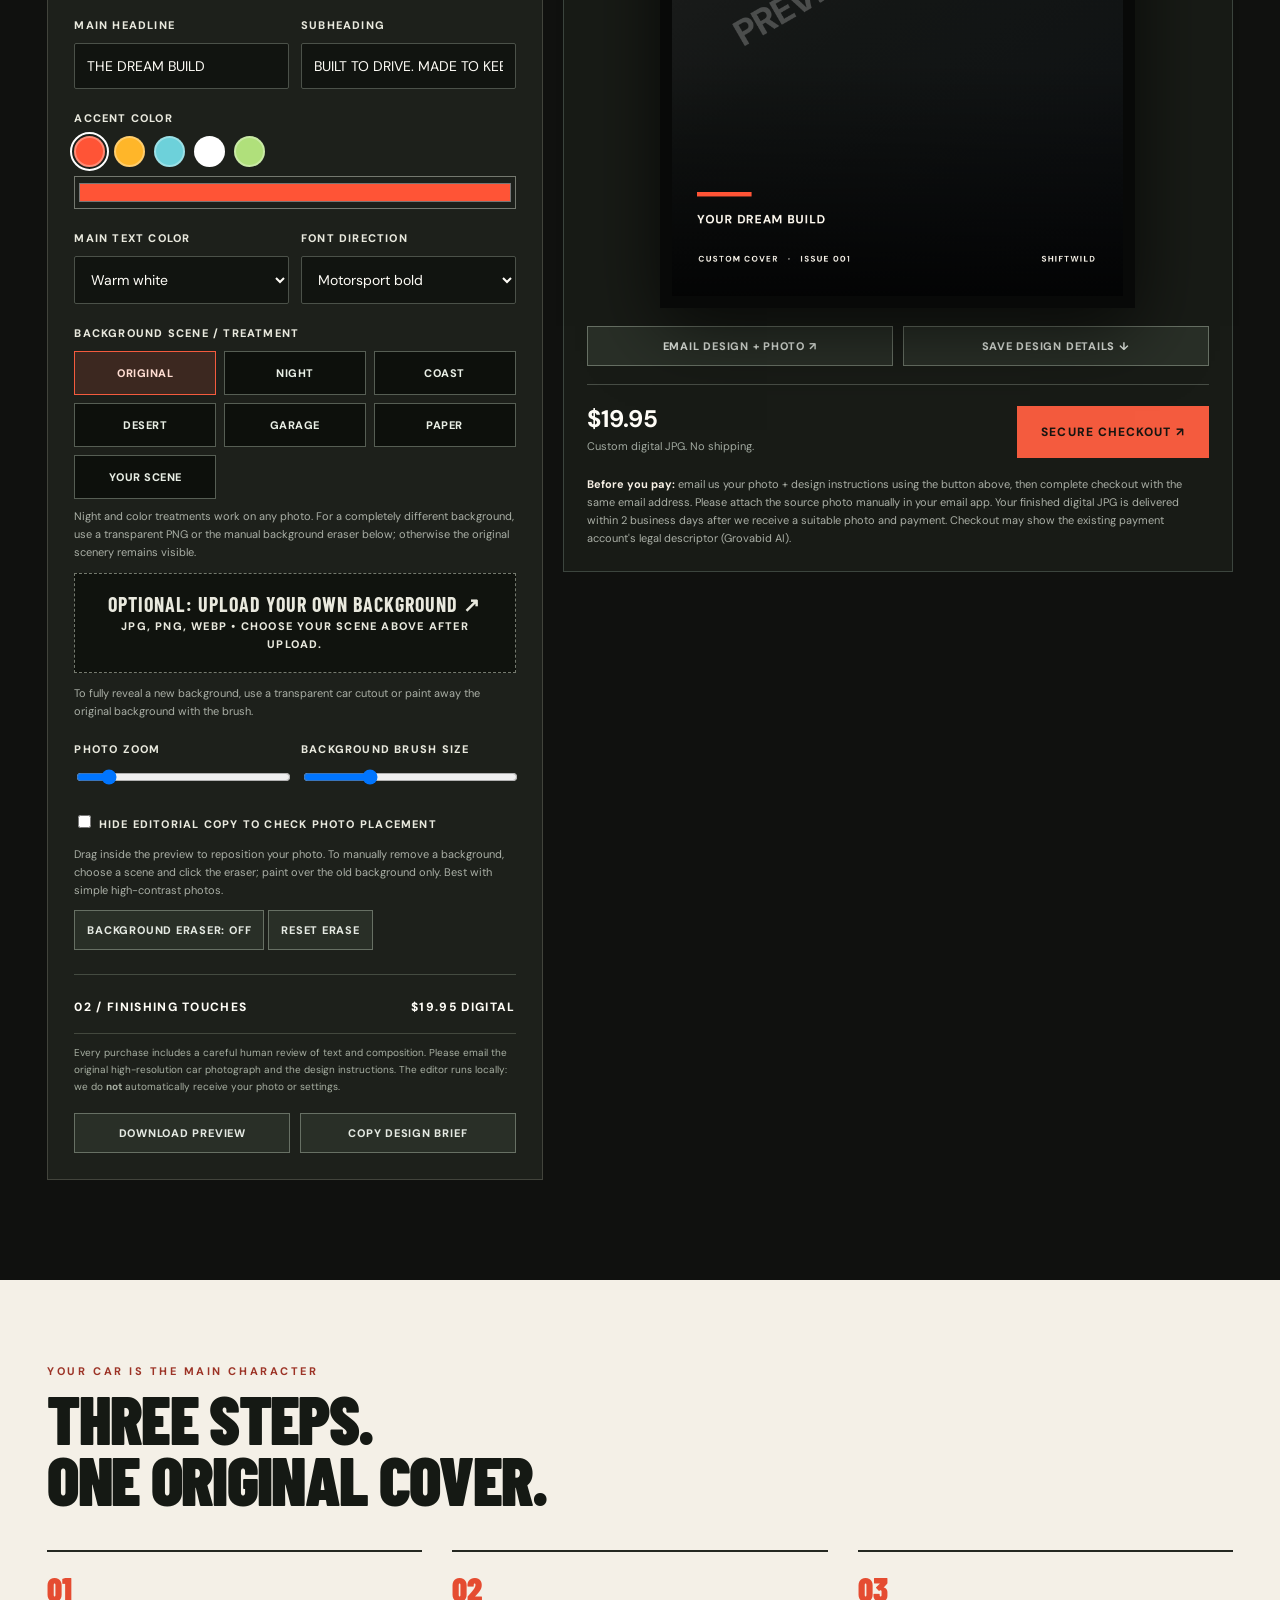
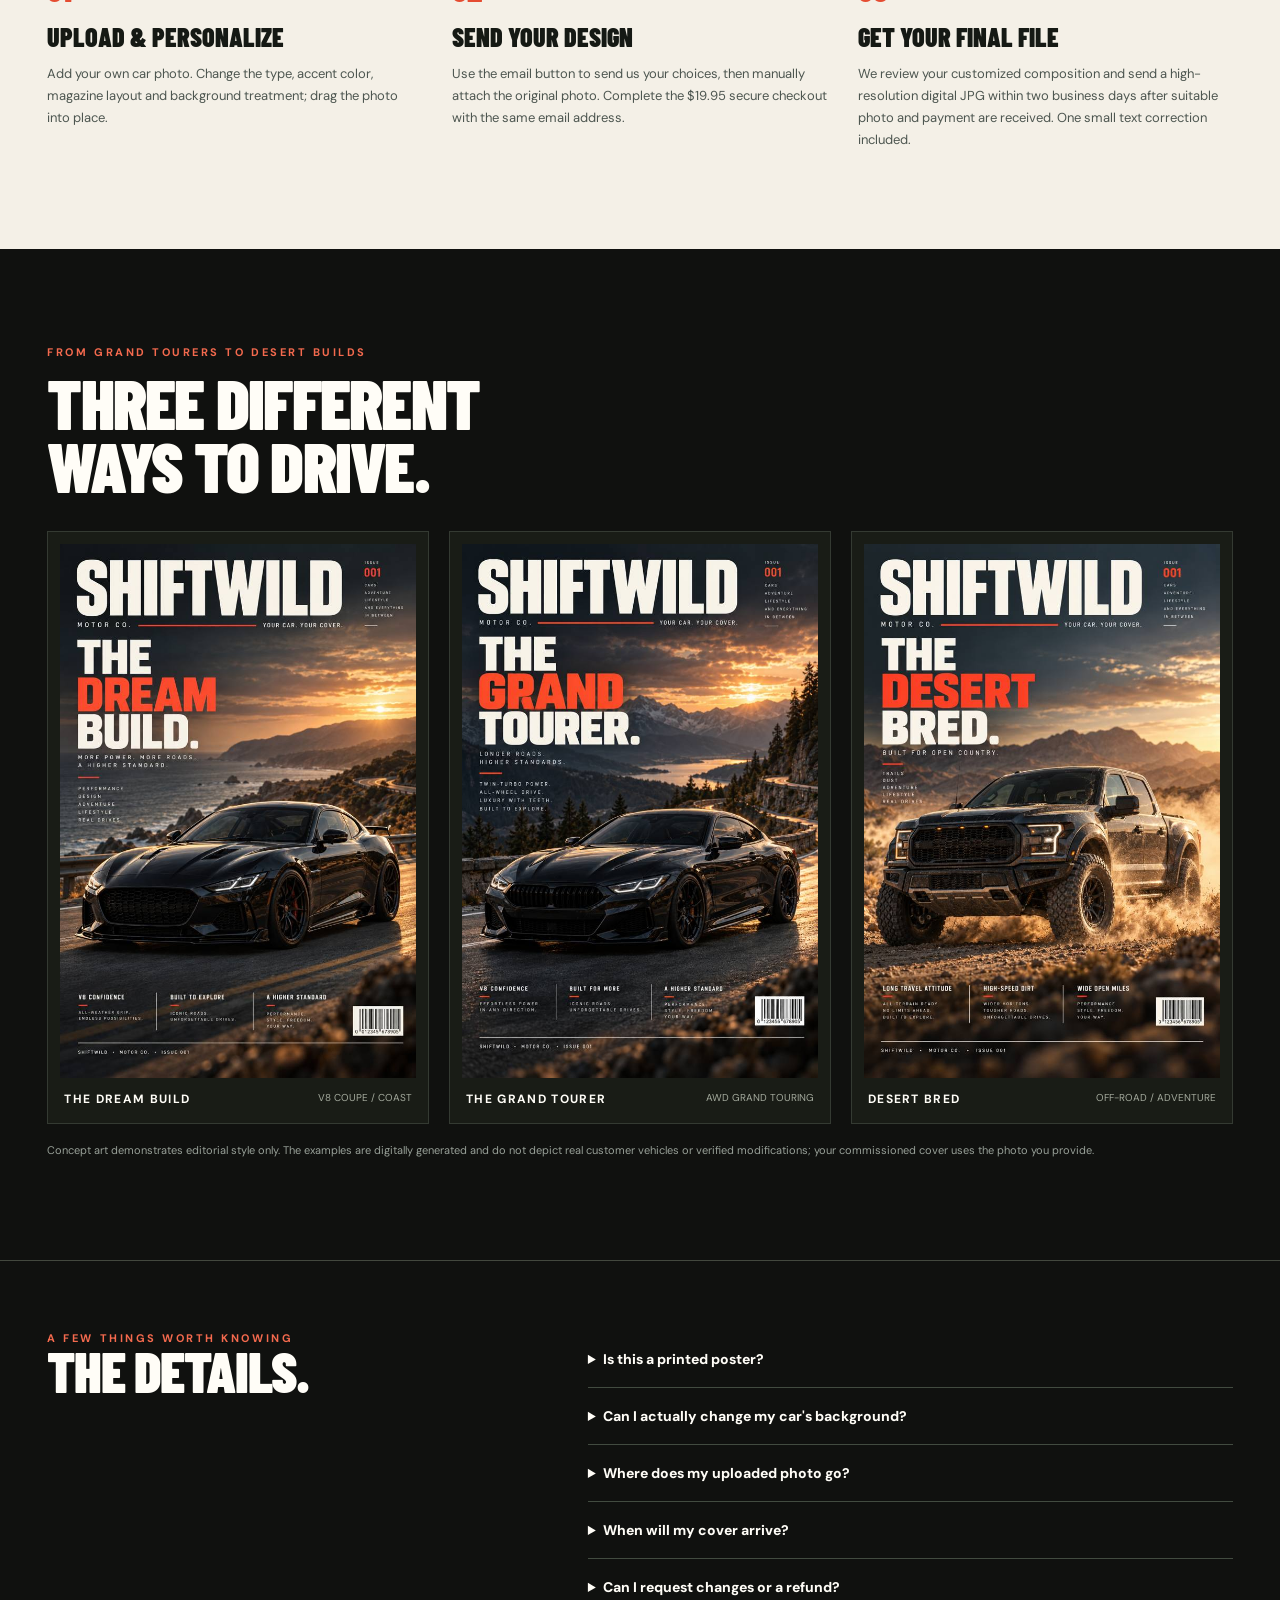
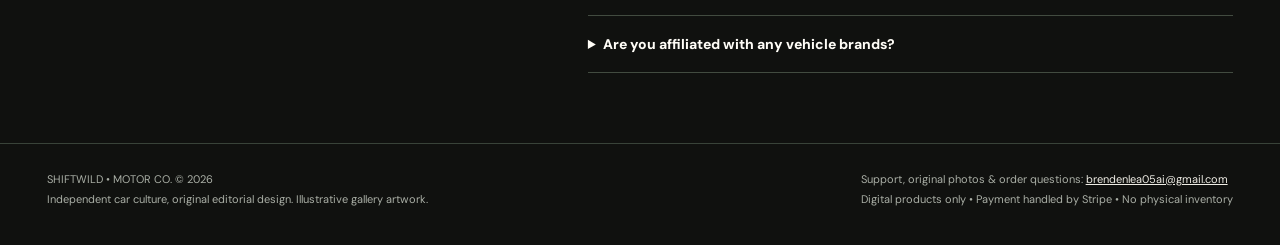
==== commit 2c9ca9fd: "Add custom background upload and finalize personalized cover editor" ====
--- a/shiftwild/index.html
+++ b/shiftwild/index.html
@@ -1,4 +1,4 @@
-<!DOCTYPE html><html lang="en"><head><meta charset="utf-8"><meta name="viewport" content="width=device-width, initial-scale=1"><meta name="theme-color" content="#10100e"><meta name="description" content="Build a one-of-one automotive magazine cover from your actual car photograph. Fully customize the layout, colors, typography, and background. Digital-only editorial cover, made for real car people."><title>SHIFTWILD® — Your car. Your cover.</title>
+<!DOCTYPE html><html lang="en"><head><meta charset="utf-8"><meta name="viewport" content="width=device-width, initial-scale=1"><meta name="theme-color" content="#10100e"><meta name="description" content="Build a one-of-one automotive magazine cover from your actual car photograph. Fully customize the layout, colors, typography, and background. Digital-only editorial cover, made for real car people."><title>SHIFTWILD — Your car. Your cover.</title>
 <link rel="preconnect" href="https://fonts.googleapis.com"><link rel="preconnect" href="https://fonts.gstatic.com" crossorigin><link href="https://fonts.googleapis.com/css2?family=Barlow+Condensed:wght@500;600;700;800;900&family=DM+Sans:wght@400;500;600;700&family=Oswald:wght@500;600;700&display=swap" rel="stylesheet">
 <style>
 :root{--bg:#10110f;--ink:#fffdf7;--secondary:#a8aea8;--muted:#777e78;--accent:#f45b3e;--line:#3c3d38;--panel:#1b1d19;--cream:#f4f0e7}*{box-sizing:border-box}html{scroll-behavior:smooth}body{margin:0;color:var(--ink);background:var(--bg);font-family:'DM Sans',Arial,sans-serif;-webkit-font-smoothing:antialiased}button,input,textarea,select{font:inherit}button{cursor:pointer}a{color:inherit}img{max-width:100%;display:block}.container{max-width:1460px;margin:auto;padding-left:clamp(18px,3.7vw,56px);padding-right:clamp(18px,3.7vw,56px)}.overline{font:700 11px 'DM Sans',sans-serif;letter-spacing:.23em;text-transform:uppercase;color:#f46a4e}.heading{font-family:'Barlow Condensed',Impact,sans-serif;text-transform:uppercase;font-weight:900;letter-spacing:-.025em;line-height:.91}.topline{height:32px;background:var(--cream);color:#1a1d19;text-align:center;padding:9px;font-weight:700;letter-spacing:.11em;font-size:10px}.navigation{display:flex;justify-content:space-between;align-items:center;min-height:80px;gap:24px;border-bottom:1px solid #444844}.brand{font-family:'Barlow Condensed',Impact,sans-serif;font-weight:900;font-size:39px;letter-spacing:-.05em;text-decoration:none}.brand .mark{color:var(--accent)}.navlinks{display:flex;gap:30px;align-items:center}.navlinks a{text-decoration:none;text-transform:uppercase;font-size:11px;font-weight:800;letter-spacing:.11em}.navlinks a:hover{color:var(--accent)}.outline{border:1px solid #666d64;padding:13px 17px}.hero{padding-top:75px;padding-bottom:70px;display:grid;grid-template-columns:.88fr 1.12fr;gap:5%;align-items:center}.hero h1{font-size:clamp(76px,9vw,143px);margin:22px 0 24px}.hero h1 i{color:var(--accent);font-style:normal}.hero p{color:#c4c8bf;font-size:16px;line-height:1.8;max-width:520px}.btn{border:0;border-radius:0;padding:18px 24px;text-decoration:none;background:var(--accent);color:#171511;text-transform:uppercase;font-size:12px;letter-spacing:.09em;font-weight:800;display:inline-flex;gap:25px;align-items:center;justify-content:center;transition:transform .2s ease,background .2s}.btn:hover{transform:translateY(-2px);background:#ff7456}.btn.light{background:var(--cream)}.smallprint{margin-top:17px!important;font-size:11px!important;line-height:1.7!important;color:#98a098!important}.heroVisual{display:grid;grid-template-columns:1fr 1.07fr 1fr;align-items:center;gap:12px;perspective:850px}.heroVisual img{width:100%;aspect-ratio:2/3;object-fit:cover;border:5px solid #121410;box-shadow:0 20px 45px #000b;filter:saturate(.9)}.heroVisual img:first-child{transform:rotate(-5deg) translate(17px,18px);z-index:1}.heroVisual img:nth-child(2){z-index:3;transform:translateY(-15px) scale(1.07)}.heroVisual img:last-child{transform:rotate(5deg) translate(-17px,18px);z-index:1}.noteCenter{text-align:center;margin-top:25px;color:#a8ada5;font-size:11px}.bands{border-top:1px solid var(--line);border-bottom:1px solid var(--line);background:#171914}.bandInner{display:flex;justify-content:space-between;align-items:center;gap:20px;padding-top:25px;padding-bottom:25px}.bandInner span{text-transform:uppercase;font-size:11px;letter-spacing:.13em;font-weight:800}.bandInner b{color:var(--accent);margin-right:10px}.editorAnchor{scroll-margin-top:20px}.editorSection{padding-top:100px;padding-bottom:100px}.sectionTop{display:flex;align-items:end;justify-content:space-between;gap:30px;margin-bottom:34px}.sectionTop h2{font-size:clamp(50px,7vw,86px);margin:12px 0 0}.sectionTop p{max-width:420px;color:#b3b9b1;font-size:13px;line-height:1.7}.configurator{display:grid;grid-template-columns:minmax(320px,.85fr) minmax(320px,1.15fr);gap:20px;align-items:start}.controls{background:#1d201b;border:1px solid #42443c;padding:26px;max-height:none}.controlTitle{display:flex;justify-content:space-between;align-items:center;font-size:12px;letter-spacing:.11em;font-weight:800;text-transform:uppercase;border-bottom:1px solid #43483e;padding-bottom:18px}.fieldgroup{margin-top:22px}.fieldgroup label,.tinyLabel{display:block;font-size:11px;letter-spacing:.11em;text-transform:uppercase;font-weight:800;color:#e9e9de;margin:0 0 11px}.fieldgroup input[type=text],.fieldgroup input[type=range],.fieldgroup select,.fieldgroup input[type=color]{width:100%}.fieldgroup input[type=text],.fieldgroup select{background:#111410;color:var(--ink);border:1px solid #4b5149;padding:13px 12px;border-radius:2px;outline-color:var(--accent);font-size:14px}.upload{display:block;background:#10130e;border:1px dashed #74796e;padding:18px;text-align:center;cursor:pointer;color:#e9f0e4;font-size:12px;line-height:1.7}.upload strong{display:block;font:700 20px 'Barlow Condensed',sans-serif;text-transform:uppercase;letter-spacing:.05em}.upload input{display:none}.fieldHint{font-size:11px;color:#aaaFA6;line-height:1.65;margin-top:8px}.grid3{display:grid;grid-template-columns:repeat(3,1fr);gap:8px}.choice{border:1px solid #565e54;background:#0d100c;color:#e8eee5;padding:11px 5px;font-size:11px;text-transform:uppercase;font-weight:800;letter-spacing:.045em;min-height:44px}.choice.active,.choice:focus-visible{border-color:var(--accent);background:#3c2820;color:#ffddd2}.swatches{display:flex;gap:9px;flex-wrap:wrap;align-items:center}.swatch{height:31px;width:31px;border-radius:50%;border:2px solid #ffffff50;outline:2px solid transparent;outline-offset:2px}.swatch.active{outline-color:white}.colorCustom{width:33px;height:33px;padding:2px;border:1px solid #74786f;background:transparent}.double{display:grid;grid-template-columns:1fr 1fr;gap:12px}.rule{height:1px;background:#444b41;margin:24px 0}.check{display:flex;gap:10px;align-items:center;font-size:12px;color:#ccd1c7;line-height:1.6}.check input{accent-color:var(--accent)}.micro{font-size:10px;color:#a8b0a3;line-height:1.7}.previewPanel{background:#181b16;border:1px solid #3c453e;padding:23px;position:sticky;top:15px}.previewHead{display:flex;justify-content:space-between;align-items:center;gap:10px;padding-bottom:14px}.previewHead strong{font-size:11px;letter-spacing:.15em;text-transform:uppercase}.previewHead span{font-size:10px;color:#bac0b7}.canvasShell{width:min(100%,475px);margin:auto;background:#080908;padding:12px;box-shadow:0 18px 70px #000a;position:relative}.canvasShell canvas{width:100%;aspect-ratio:2/3;display:block;touch-action:none;background:#21231e;cursor:grab}.canvasShell canvas:active{cursor:grabbing}.previewActions{display:grid;grid-template-columns:1fr 1fr;gap:10px;margin-top:18px}.secondaryBtn{background:#292f27;border:1px solid #677064;padding:12px;color:#e4e9e2;text-transform:uppercase;letter-spacing:.07em;font-size:11px;font-weight:800}.secondaryBtn:hover{background:#364035}.buyBar{margin-top:18px;padding-top:18px;border-top:1px solid #474d45;display:flex;justify-content:space-between;align-items:end;gap:14px}.buyBar b{font-size:24px}.buyBar p{color:#a2aaa1;font-size:11px;margin:5px 0}.buyButtons{display:flex;flex-wrap:wrap;gap:10px}.steps{background:var(--cream);color:#151914;padding:84px 0}.steps h2{font-size:67px;margin:10px 0 40px}.stepGrid{display:grid;grid-template-columns:repeat(3,1fr);gap:30px}.step{border-top:2px solid #252821;padding-top:17px}.step strong{font:900 33px 'Barlow Condensed',sans-serif;color:#e54c31}.step h3{font:900 26px 'Barlow Condensed',sans-serif;line-height:1;margin:15px 0 9px;text-transform:uppercase}.step p{font-size:13px;line-height:1.7;color:#4d5650}.gallery{padding-top:96px;padding-bottom:90px}.gallery h2{font-size:70px;margin:12px 0 33px}.examples{display:grid;grid-template-columns:repeat(3,1fr);gap:20px}.example{background:#191c16;border:1px solid #343a32;padding:12px}.example img{width:100%;aspect-ratio:2/3;object-fit:cover}.example div{display:flex;justify-content:space-between;gap:20px;padding:13px 4px 4px}.example strong{font-size:12px;text-transform:uppercase;letter-spacing:.11em}.example small{font-size:10px;color:#a4aa9d}.footarea{padding-top:70px;padding-bottom:70px;border-top:1px solid #43483e}.faqGrid{display:grid;grid-template-columns:1fr 1.4fr;gap:80px}.faqGrid h2{font-size:57px;margin:0}.faqGrid details{border-bottom:1px solid #424b40;padding:19px 0}.faqGrid summary{font-size:14px;font-weight:800;cursor:pointer}.faqGrid p{font-size:13px;line-height:1.8;color:#aeb8ad}.footer{border-top:1px solid #394339;padding-top:26px;padding-bottom:35px;display:flex;justify-content:space-between;gap:30px;color:#aaaFA6;font-size:11px;line-height:1.8}.footer a{color:#efede5}.status{display:none;background:#1d4f38;border:1px solid #65b487;color:#d2f9e2;padding:11px;font-size:12px;margin-top:12px}.status.bad{background:#54271d;border-color:#bd6257;color:#fff0eb}.status.show{display:block}#maskButton.active{background:#613322}body.mask-mode #editorCanvas{cursor:crosshair}noscript{display:block;padding:30px;background:#fff;color:#000}
@@ -9,20 +9,20 @@
 <main id="top"><section class="hero container"><div><div class="overline">Independent automotive artwork / Issue 001</div><h1 class="heading">YOUR CAR.<br><i>YOUR</i><br>COVER.</h1><p>Your build isn't just another car. Make it the cover story. Upload your own photo, pick a layout, change the colors, set the scene and make every detail yours.</p><a href="#studio" class="btn">BUILD MY COVER <span>↗</span></a><p class="smallprint">$19.95 personalized high-resolution JPG delivered by email. No generic AI replacement cars. <strong>Digital product only</strong> — no physical print.</p></div><div><div class="heroVisual"><img loading="eager" alt="SHIFTWILD coupe build concept poster: The Dream Build" src="[data-uri]"><img loading="eager" alt="SHIFTWILD twin turbo grand touring coupe concept poster" src="[data-uri]"><img loading="eager" alt="SHIFTWILD desert Raptor-style build concept poster" src="[data-uri]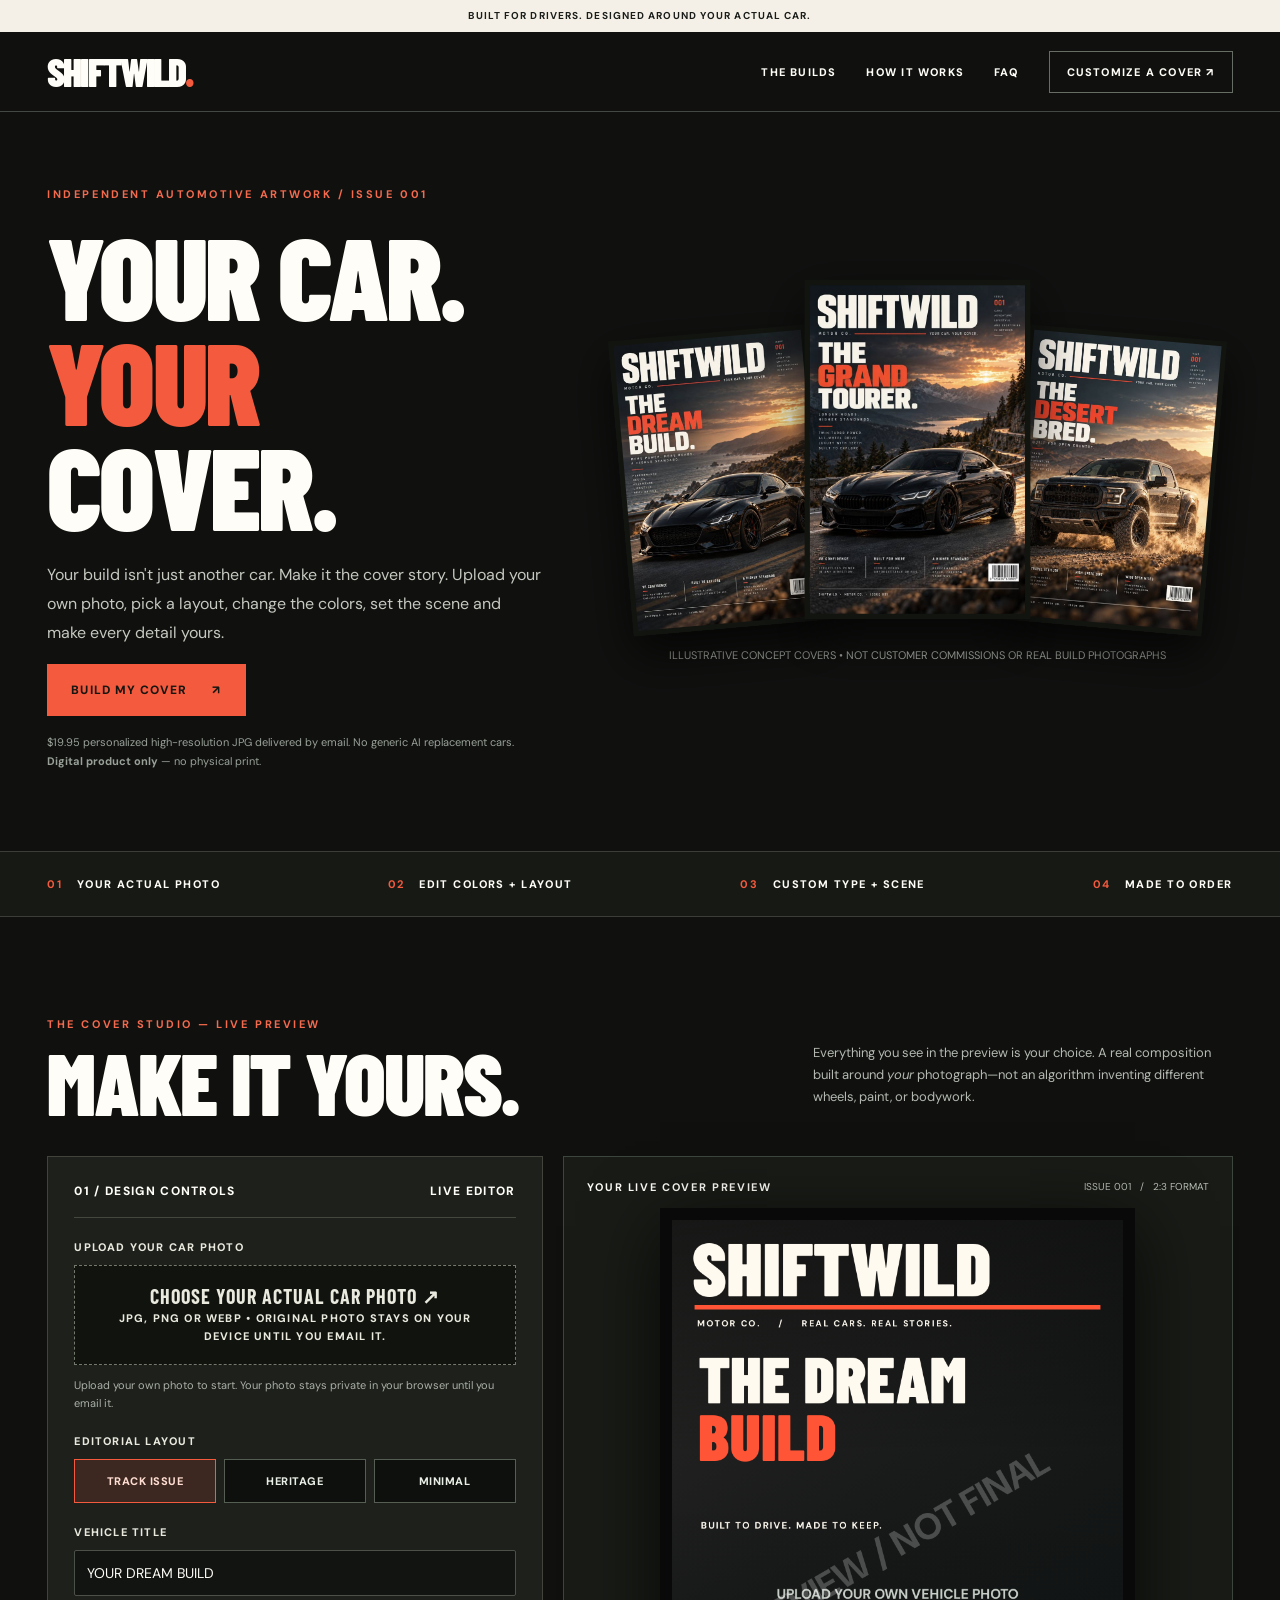
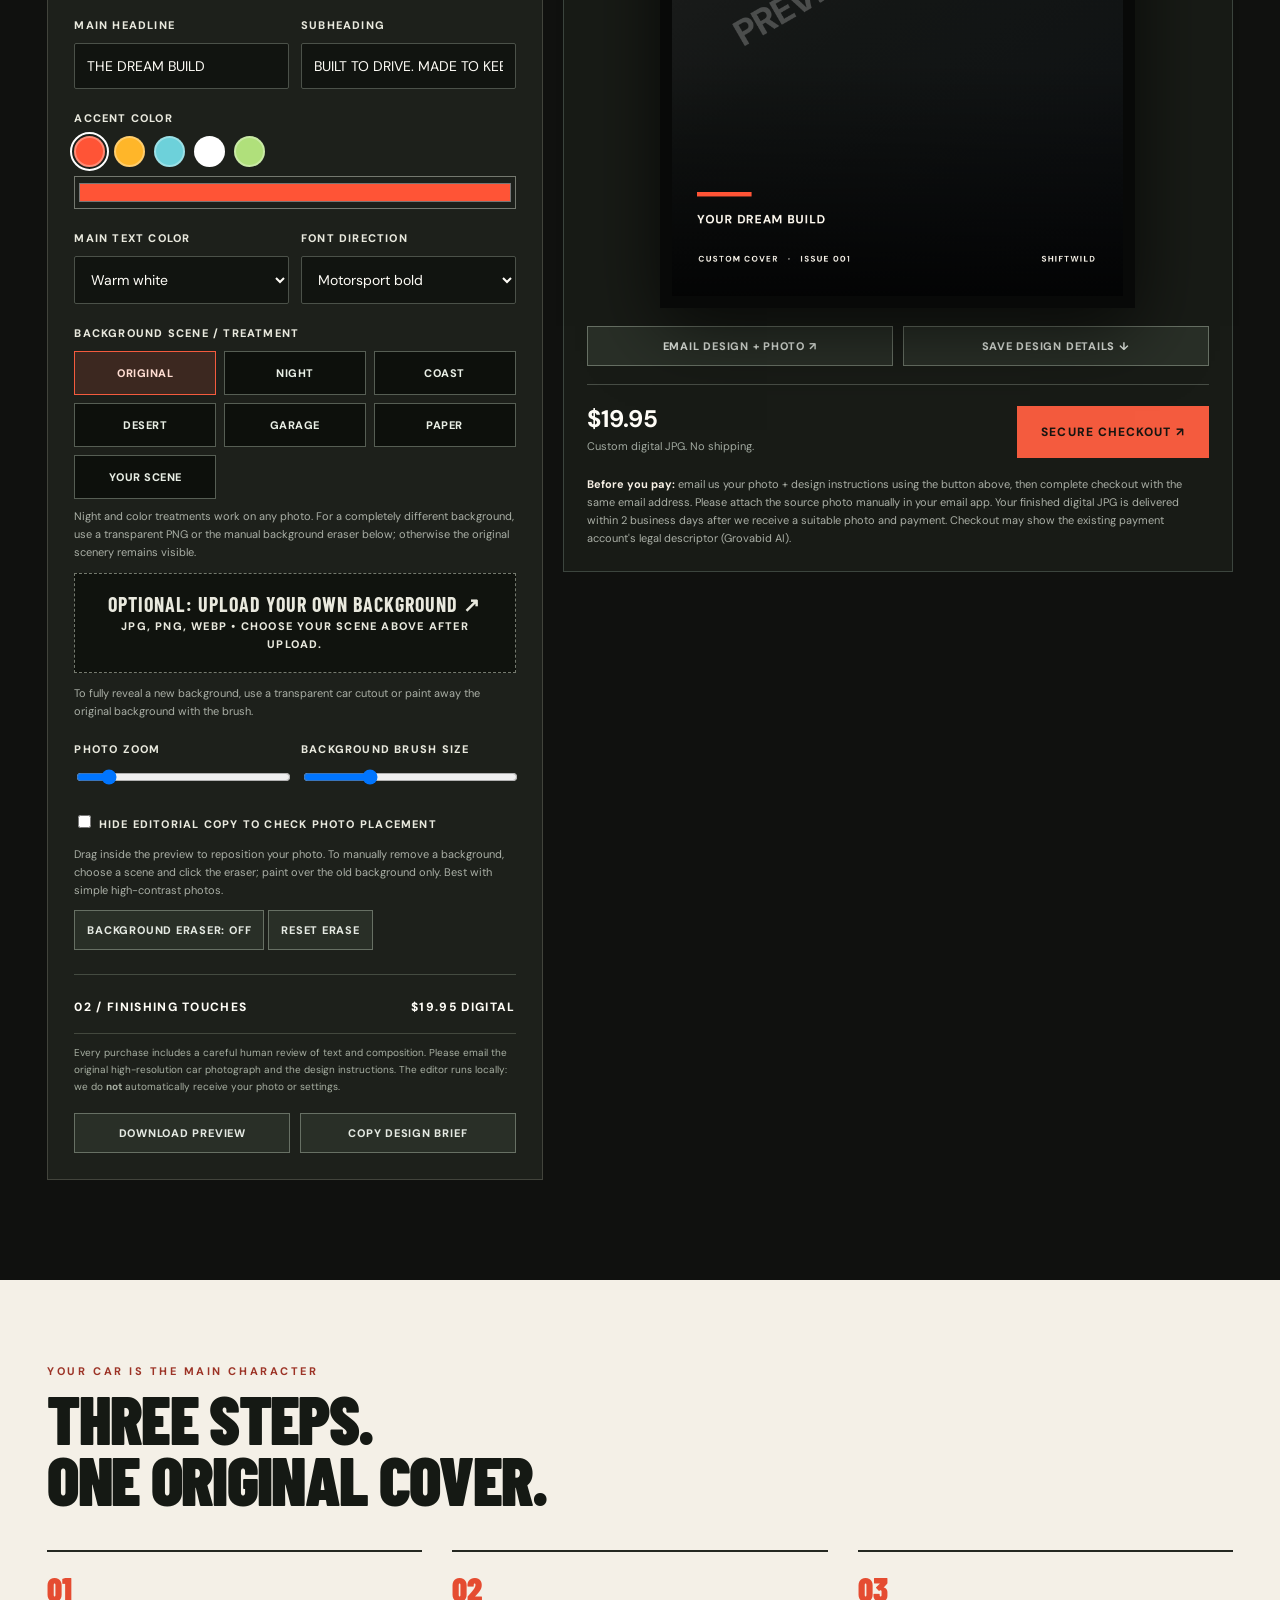
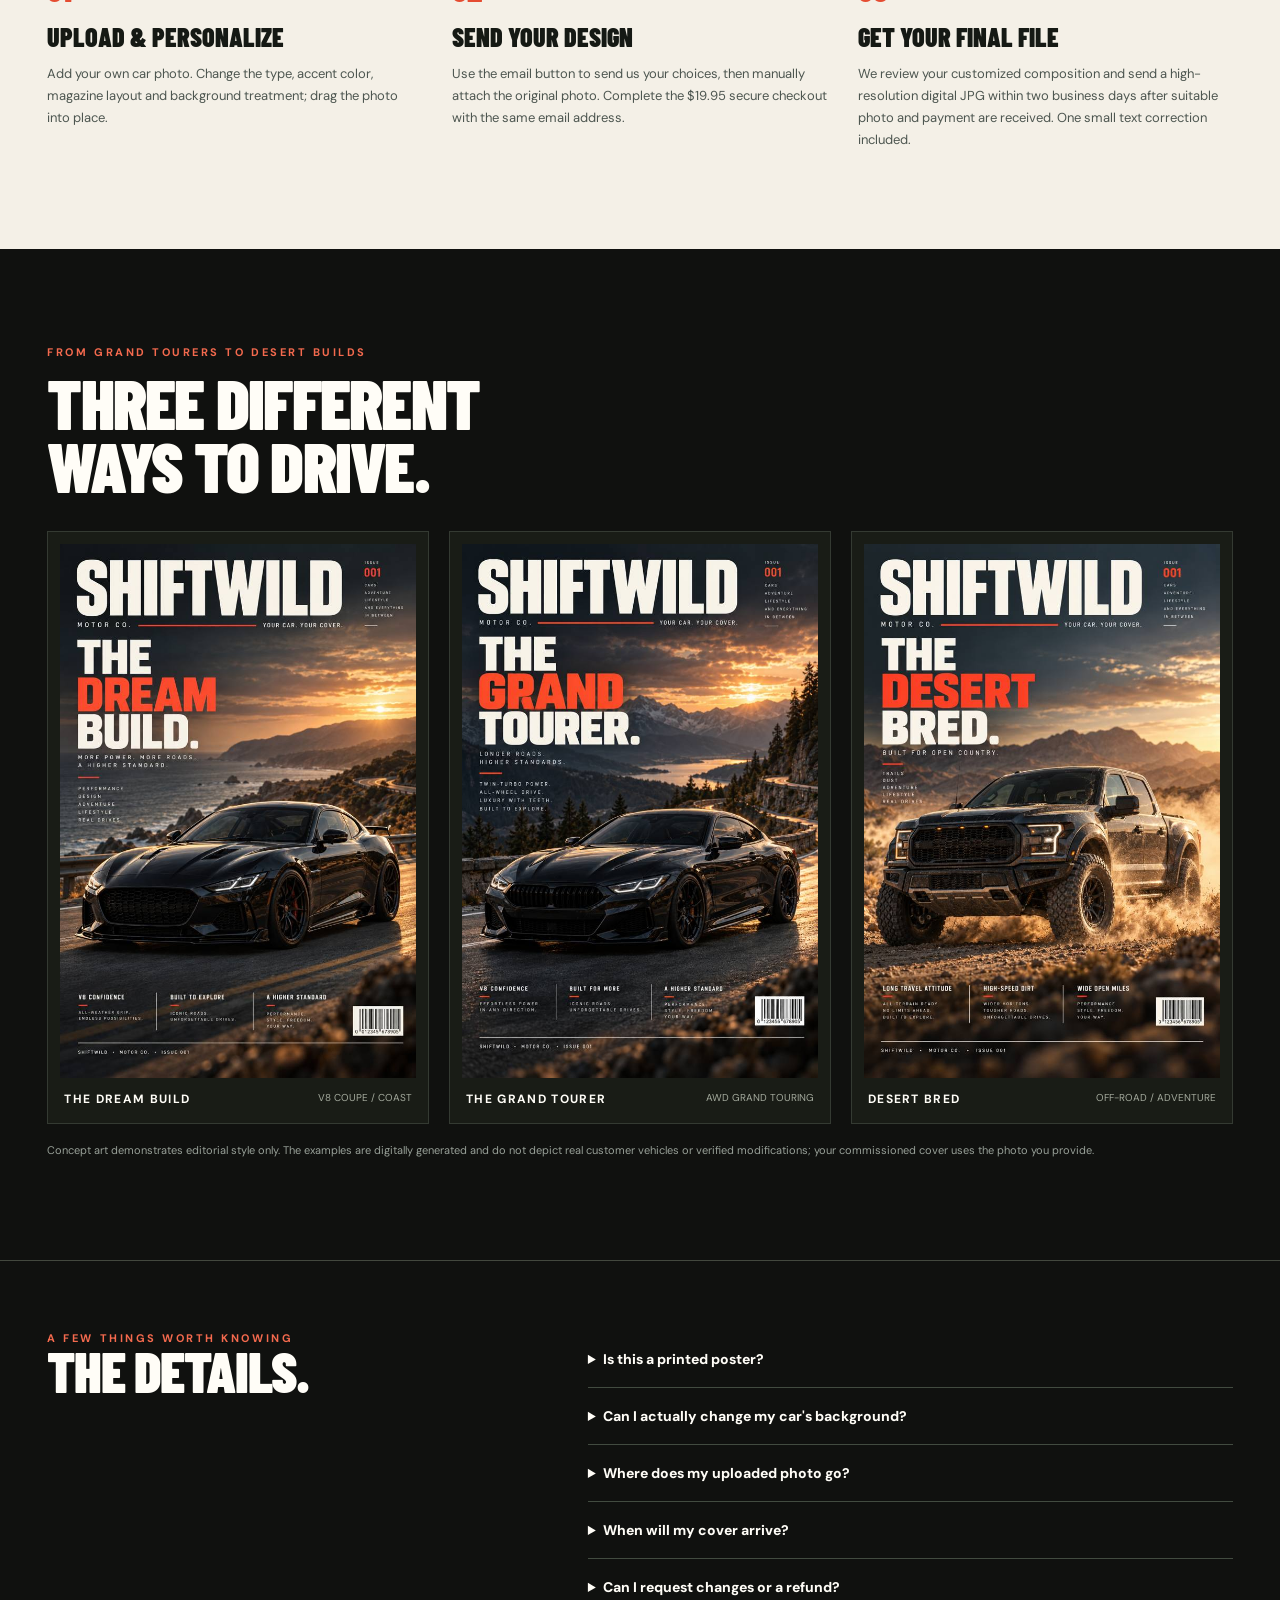
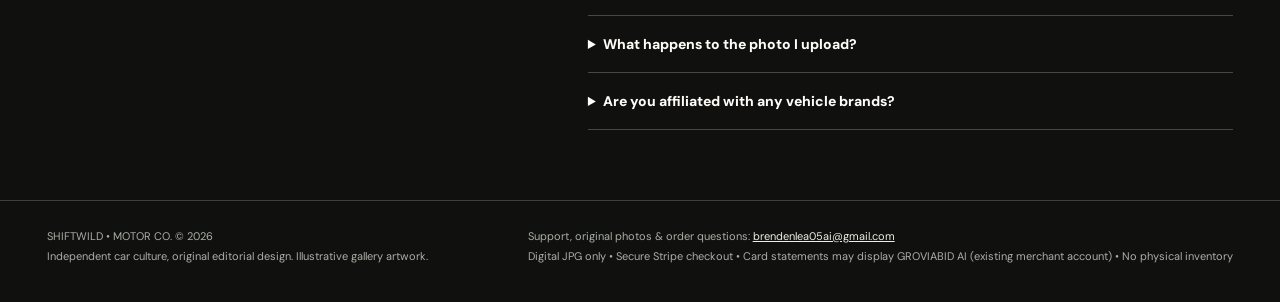
==== commit b8aa8c66: "Clarify existing payment descriptor and uploaded-photo handling" ====
--- a/shiftwild/index.html
+++ b/shiftwild/index.html
@@ -22,8 +22,8 @@
 <div class="previewPanel"><div class="previewHead"><strong>YOUR LIVE COVER PREVIEW</strong><span>ISSUE 001 &nbsp; / &nbsp; 2:3 FORMAT</span></div><div class="canvasShell"><canvas id="editorCanvas" width="720" height="1080" aria-label="Interactive personalized automotive cover preview"></canvas></div><div class="previewActions"><button class="secondaryBtn" id="emailBrief" type="button">EMAIL DESIGN + PHOTO ↗</button><button class="secondaryBtn" id="downloadBrief" type="button">SAVE DESIGN DETAILS ↓</button></div><div class="buyBar"><div><b>$19.95</b><p>Custom digital JPG. No shipping.</p></div><div class="buyButtons"><a class="btn" id="checkoutLink" target="_blank" rel="noopener noreferrer" href="https://buy.stripe.com/14AfZa8JUh0636Db017AI02">SECURE CHECKOUT ↗</a></div></div><div class="fieldHint" style="margin-top:17px"><strong style="color:#f7f0e5">Before you pay:</strong> email us your photo + design instructions using the button above, then complete checkout with the same email address. Please attach the source photo manually in your email app. Your finished digital JPG is delivered within 2 business days after we receive a suitable photo and payment. Checkout may show the existing payment account's legal descriptor (Grovabid AI).</div><div id="previewStatus" class="status" role="status"></div></div></div></section>
 <section class="steps" id="how"><div class="container"><div class="overline" style="color:#9c3326">Your car is the main character</div><h2 class="heading">THREE STEPS.<br>ONE ORIGINAL COVER.</h2><div class="stepGrid"><div class="step"><strong>01</strong><h3>UPLOAD & PERSONALIZE</h3><p>Add your own car photo. Change the type, accent color, magazine layout and background treatment; drag the photo into place.</p></div><div class="step"><strong>02</strong><h3>SEND YOUR DESIGN</h3><p>Use the email button to send us your choices, then manually attach the original photo. Complete the $19.95 secure checkout with the same email address.</p></div><div class="step"><strong>03</strong><h3>GET YOUR FINAL FILE</h3><p>We review your customized composition and send a high-resolution digital JPG within two business days after suitable photo and payment are received. One small text correction included.</p></div></div></div></section>
 <section class="gallery container" id="examples"><div class="overline">From grand tourers to desert builds</div><h2 class="heading">THREE DIFFERENT<br>WAYS TO DRIVE.</h2><div class="examples"><article class="example"><img loading="lazy" src="[data-uri]" alt="Illustrative F-Type-inspired black sports coupe dream-build automotive cover without manufacturer logo"><div><strong>THE DREAM BUILD</strong><small>V8 COUPE / COAST</small></div></article><article class="example"><img loading="lazy" src="[data-uri]" alt="Illustrative black M850i-inspired grand touring coupe cover"><div><strong>THE GRAND TOURER</strong><small>AWD GRAND TOURING</small></div></article><article class="example"><img loading="lazy" src="[data-uri]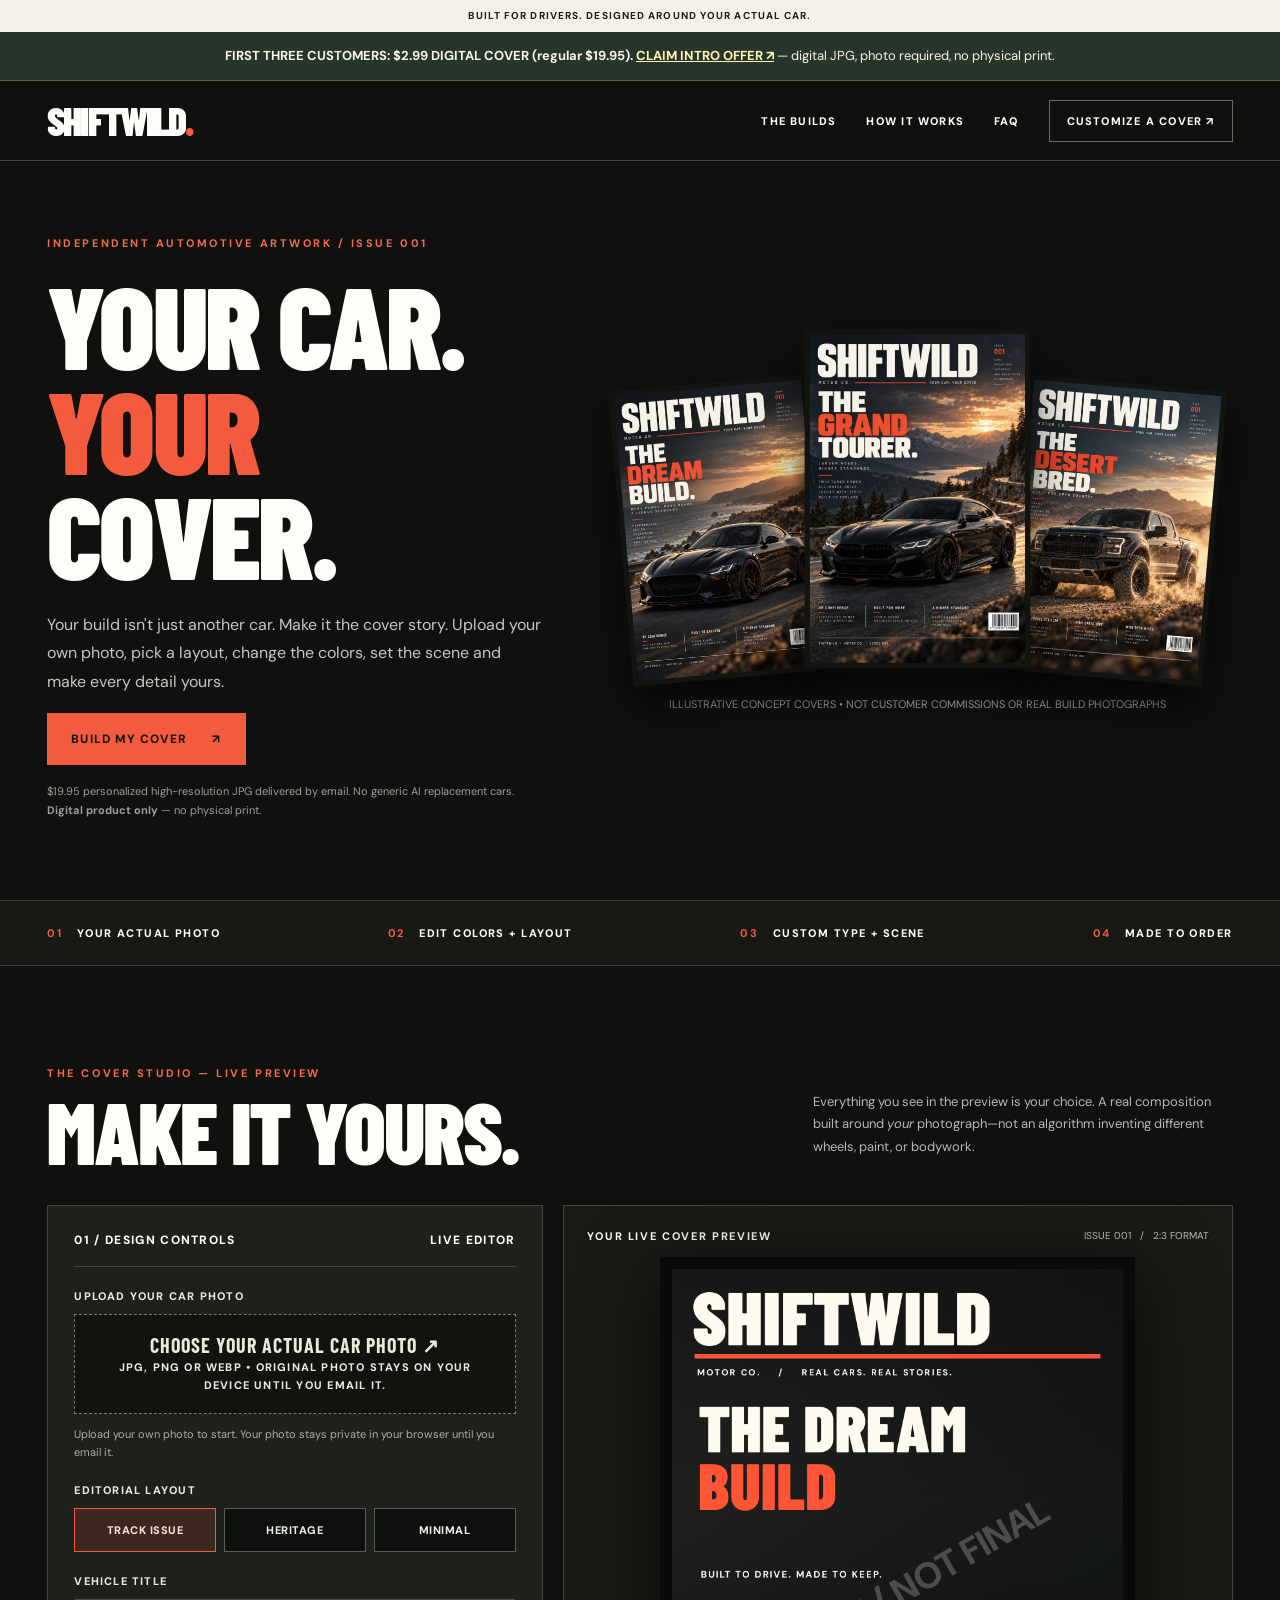
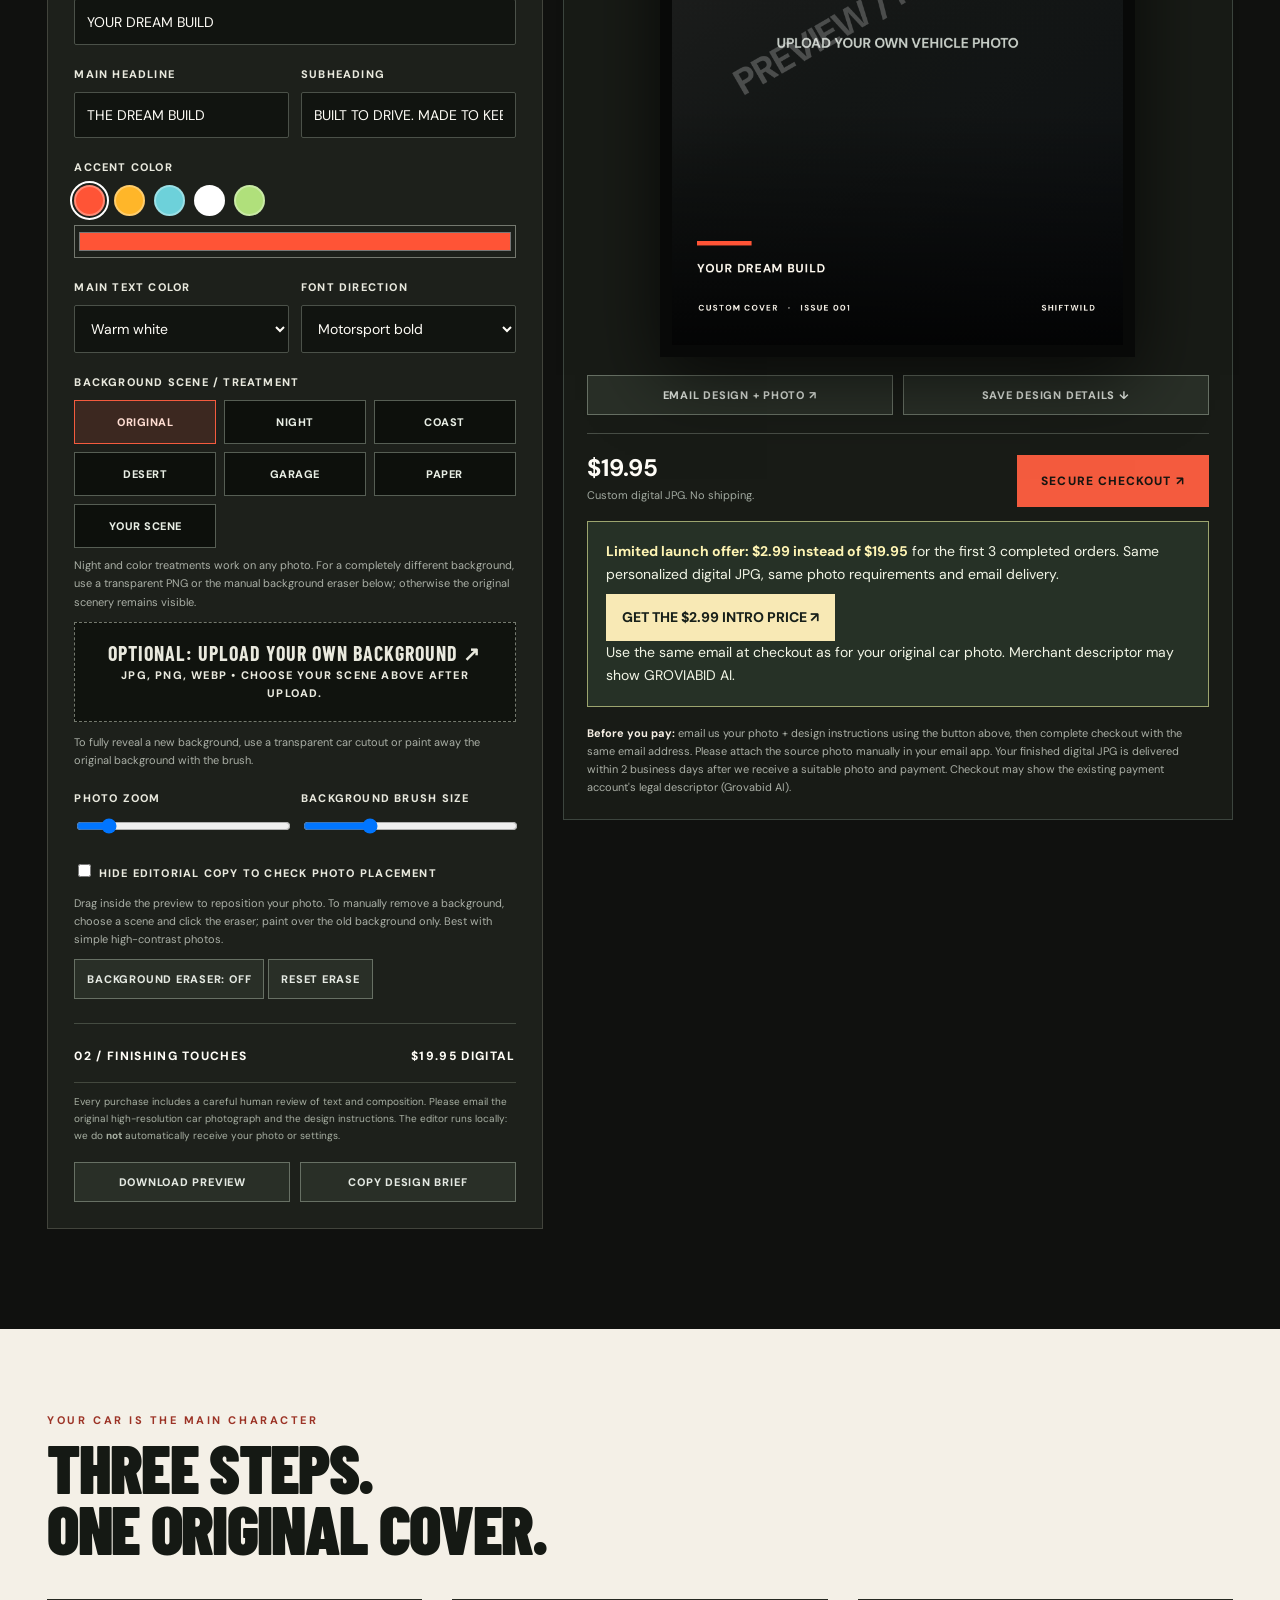
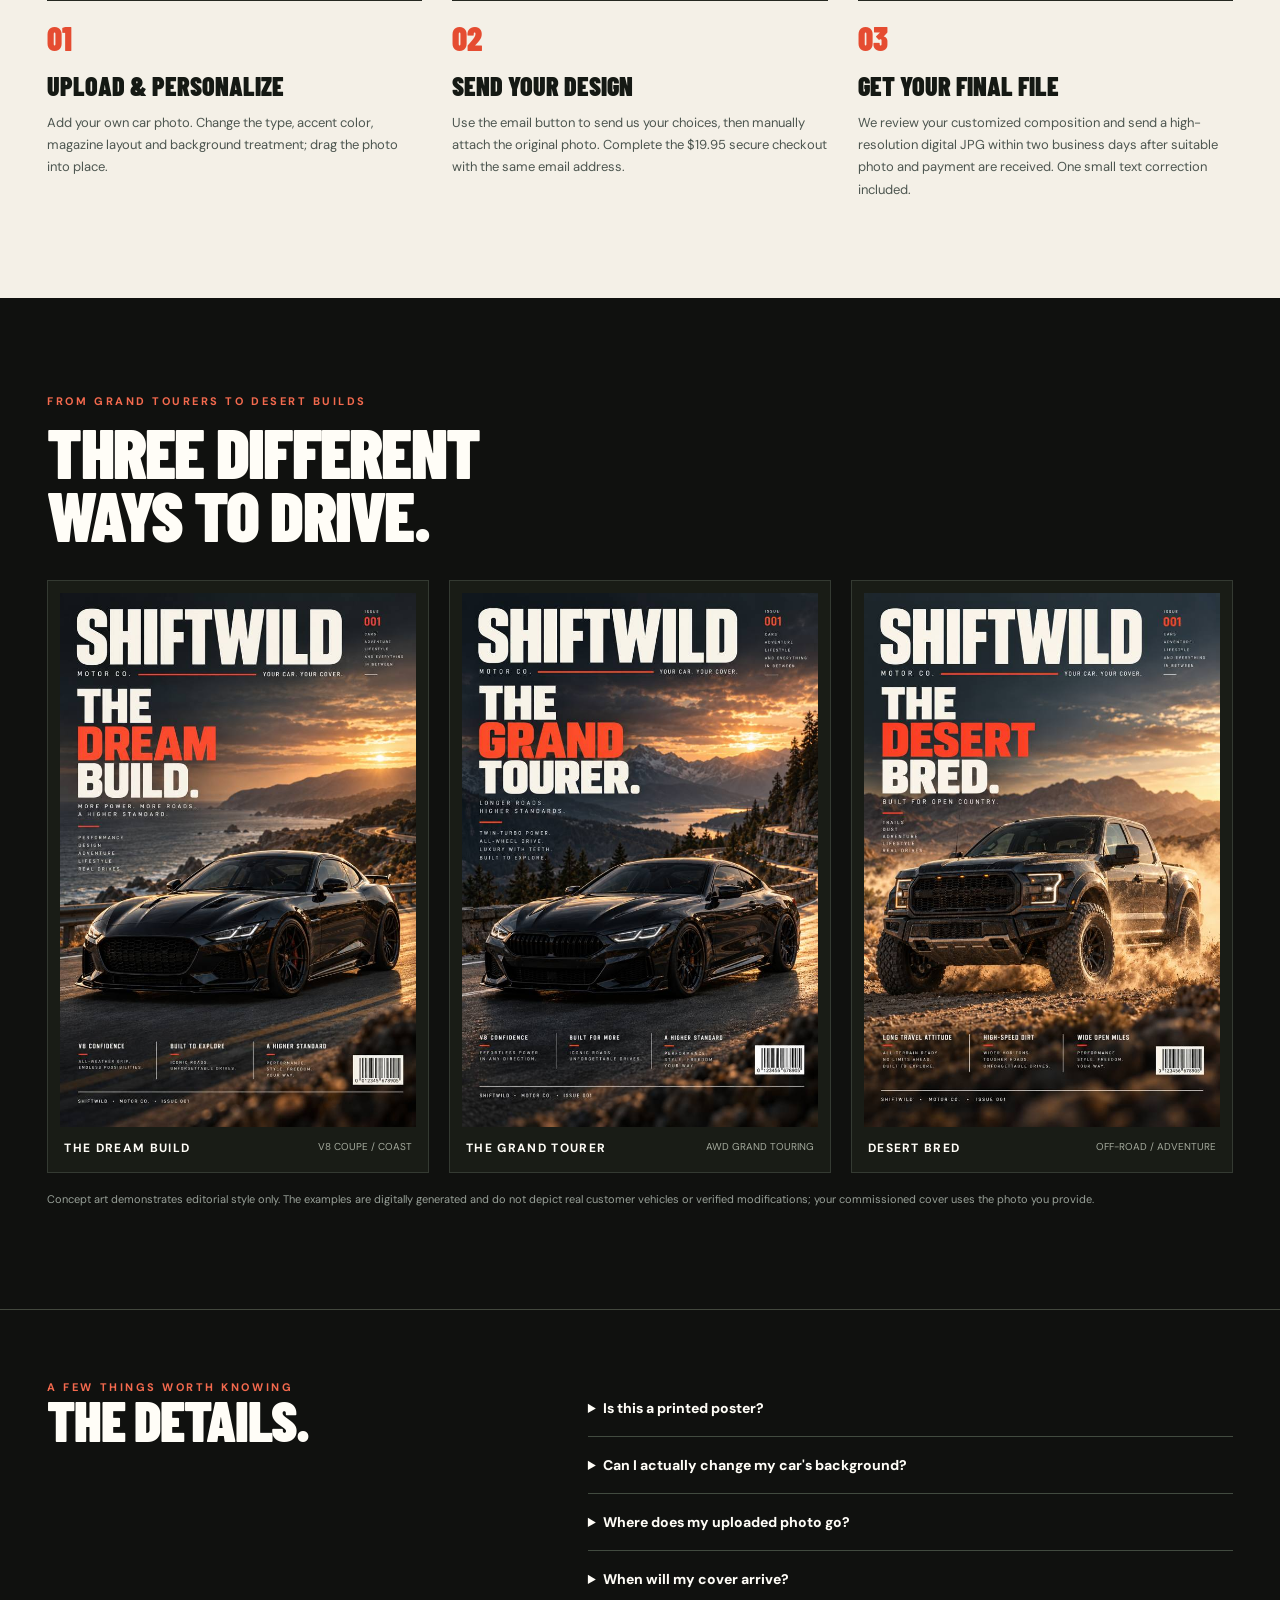
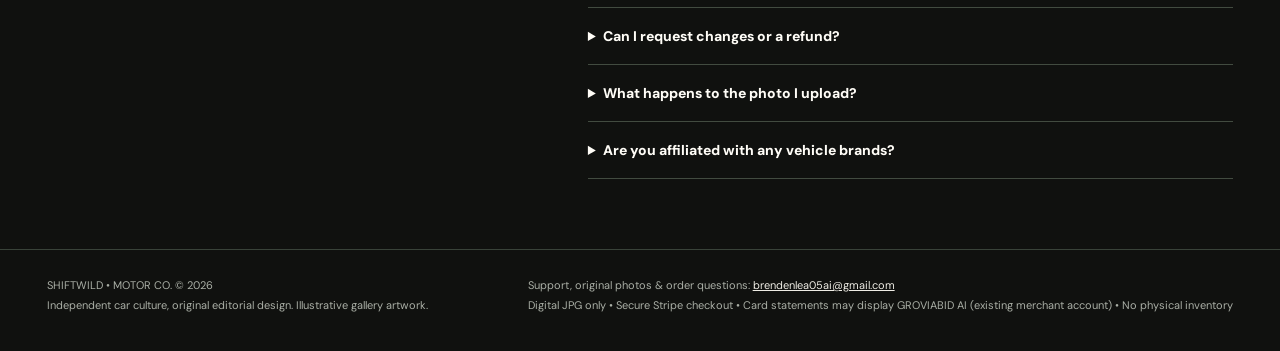
==== commit 804372cf: "feat(shiftwild): add limited $2.99 first-three digital-cover checkout" ====
--- a/shiftwild/index.html
+++ b/shiftwild/index.html
@@ -4,7 +4,7 @@
 :root{--bg:#10110f;--ink:#fffdf7;--secondary:#a8aea8;--muted:#777e78;--accent:#f45b3e;--line:#3c3d38;--panel:#1b1d19;--cream:#f4f0e7}*{box-sizing:border-box}html{scroll-behavior:smooth}body{margin:0;color:var(--ink);background:var(--bg);font-family:'DM Sans',Arial,sans-serif;-webkit-font-smoothing:antialiased}button,input,textarea,select{font:inherit}button{cursor:pointer}a{color:inherit}img{max-width:100%;display:block}.container{max-width:1460px;margin:auto;padding-left:clamp(18px,3.7vw,56px);padding-right:clamp(18px,3.7vw,56px)}.overline{font:700 11px 'DM Sans',sans-serif;letter-spacing:.23em;text-transform:uppercase;color:#f46a4e}.heading{font-family:'Barlow Condensed',Impact,sans-serif;text-transform:uppercase;font-weight:900;letter-spacing:-.025em;line-height:.91}.topline{height:32px;background:var(--cream);color:#1a1d19;text-align:center;padding:9px;font-weight:700;letter-spacing:.11em;font-size:10px}.navigation{display:flex;justify-content:space-between;align-items:center;min-height:80px;gap:24px;border-bottom:1px solid #444844}.brand{font-family:'Barlow Condensed',Impact,sans-serif;font-weight:900;font-size:39px;letter-spacing:-.05em;text-decoration:none}.brand .mark{color:var(--accent)}.navlinks{display:flex;gap:30px;align-items:center}.navlinks a{text-decoration:none;text-transform:uppercase;font-size:11px;font-weight:800;letter-spacing:.11em}.navlinks a:hover{color:var(--accent)}.outline{border:1px solid #666d64;padding:13px 17px}.hero{padding-top:75px;padding-bottom:70px;display:grid;grid-template-columns:.88fr 1.12fr;gap:5%;align-items:center}.hero h1{font-size:clamp(76px,9vw,143px);margin:22px 0 24px}.hero h1 i{color:var(--accent);font-style:normal}.hero p{color:#c4c8bf;font-size:16px;line-height:1.8;max-width:520px}.btn{border:0;border-radius:0;padding:18px 24px;text-decoration:none;background:var(--accent);color:#171511;text-transform:uppercase;font-size:12px;letter-spacing:.09em;font-weight:800;display:inline-flex;gap:25px;align-items:center;justify-content:center;transition:transform .2s ease,background .2s}.btn:hover{transform:translateY(-2px);background:#ff7456}.btn.light{background:var(--cream)}.smallprint{margin-top:17px!important;font-size:11px!important;line-height:1.7!important;color:#98a098!important}.heroVisual{display:grid;grid-template-columns:1fr 1.07fr 1fr;align-items:center;gap:12px;perspective:850px}.heroVisual img{width:100%;aspect-ratio:2/3;object-fit:cover;border:5px solid #121410;box-shadow:0 20px 45px #000b;filter:saturate(.9)}.heroVisual img:first-child{transform:rotate(-5deg) translate(17px,18px);z-index:1}.heroVisual img:nth-child(2){z-index:3;transform:translateY(-15px) scale(1.07)}.heroVisual img:last-child{transform:rotate(5deg) translate(-17px,18px);z-index:1}.noteCenter{text-align:center;margin-top:25px;color:#a8ada5;font-size:11px}.bands{border-top:1px solid var(--line);border-bottom:1px solid var(--line);background:#171914}.bandInner{display:flex;justify-content:space-between;align-items:center;gap:20px;padding-top:25px;padding-bottom:25px}.bandInner span{text-transform:uppercase;font-size:11px;letter-spacing:.13em;font-weight:800}.bandInner b{color:var(--accent);margin-right:10px}.editorAnchor{scroll-margin-top:20px}.editorSection{padding-top:100px;padding-bottom:100px}.sectionTop{display:flex;align-items:end;justify-content:space-between;gap:30px;margin-bottom:34px}.sectionTop h2{font-size:clamp(50px,7vw,86px);margin:12px 0 0}.sectionTop p{max-width:420px;color:#b3b9b1;font-size:13px;line-height:1.7}.configurator{display:grid;grid-template-columns:minmax(320px,.85fr) minmax(320px,1.15fr);gap:20px;align-items:start}.controls{background:#1d201b;border:1px solid #42443c;padding:26px;max-height:none}.controlTitle{display:flex;justify-content:space-between;align-items:center;font-size:12px;letter-spacing:.11em;font-weight:800;text-transform:uppercase;border-bottom:1px solid #43483e;padding-bottom:18px}.fieldgroup{margin-top:22px}.fieldgroup label,.tinyLabel{display:block;font-size:11px;letter-spacing:.11em;text-transform:uppercase;font-weight:800;color:#e9e9de;margin:0 0 11px}.fieldgroup input[type=text],.fieldgroup input[type=range],.fieldgroup select,.fieldgroup input[type=color]{width:100%}.fieldgroup input[type=text],.fieldgroup select{background:#111410;color:var(--ink);border:1px solid #4b5149;padding:13px 12px;border-radius:2px;outline-color:var(--accent);font-size:14px}.upload{display:block;background:#10130e;border:1px dashed #74796e;padding:18px;text-align:center;cursor:pointer;color:#e9f0e4;font-size:12px;line-height:1.7}.upload strong{display:block;font:700 20px 'Barlow Condensed',sans-serif;text-transform:uppercase;letter-spacing:.05em}.upload input{display:none}.fieldHint{font-size:11px;color:#aaaFA6;line-height:1.65;margin-top:8px}.grid3{display:grid;grid-template-columns:repeat(3,1fr);gap:8px}.choice{border:1px solid #565e54;background:#0d100c;color:#e8eee5;padding:11px 5px;font-size:11px;text-transform:uppercase;font-weight:800;letter-spacing:.045em;min-height:44px}.choice.active,.choice:focus-visible{border-color:var(--accent);background:#3c2820;color:#ffddd2}.swatches{display:flex;gap:9px;flex-wrap:wrap;align-items:center}.swatch{height:31px;width:31px;border-radius:50%;border:2px solid #ffffff50;outline:2px solid transparent;outline-offset:2px}.swatch.active{outline-color:white}.colorCustom{width:33px;height:33px;padding:2px;border:1px solid #74786f;background:transparent}.double{display:grid;grid-template-columns:1fr 1fr;gap:12px}.rule{height:1px;background:#444b41;margin:24px 0}.check{display:flex;gap:10px;align-items:center;font-size:12px;color:#ccd1c7;line-height:1.6}.check input{accent-color:var(--accent)}.micro{font-size:10px;color:#a8b0a3;line-height:1.7}.previewPanel{background:#181b16;border:1px solid #3c453e;padding:23px;position:sticky;top:15px}.previewHead{display:flex;justify-content:space-between;align-items:center;gap:10px;padding-bottom:14px}.previewHead strong{font-size:11px;letter-spacing:.15em;text-transform:uppercase}.previewHead span{font-size:10px;color:#bac0b7}.canvasShell{width:min(100%,475px);margin:auto;background:#080908;padding:12px;box-shadow:0 18px 70px #000a;position:relative}.canvasShell canvas{width:100%;aspect-ratio:2/3;display:block;touch-action:none;background:#21231e;cursor:grab}.canvasShell canvas:active{cursor:grabbing}.previewActions{display:grid;grid-template-columns:1fr 1fr;gap:10px;margin-top:18px}.secondaryBtn{background:#292f27;border:1px solid #677064;padding:12px;color:#e4e9e2;text-transform:uppercase;letter-spacing:.07em;font-size:11px;font-weight:800}.secondaryBtn:hover{background:#364035}.buyBar{margin-top:18px;padding-top:18px;border-top:1px solid #474d45;display:flex;justify-content:space-between;align-items:end;gap:14px}.buyBar b{font-size:24px}.buyBar p{color:#a2aaa1;font-size:11px;margin:5px 0}.buyButtons{display:flex;flex-wrap:wrap;gap:10px}.steps{background:var(--cream);color:#151914;padding:84px 0}.steps h2{font-size:67px;margin:10px 0 40px}.stepGrid{display:grid;grid-template-columns:repeat(3,1fr);gap:30px}.step{border-top:2px solid #252821;padding-top:17px}.step strong{font:900 33px 'Barlow Condensed',sans-serif;color:#e54c31}.step h3{font:900 26px 'Barlow Condensed',sans-serif;line-height:1;margin:15px 0 9px;text-transform:uppercase}.step p{font-size:13px;line-height:1.7;color:#4d5650}.gallery{padding-top:96px;padding-bottom:90px}.gallery h2{font-size:70px;margin:12px 0 33px}.examples{display:grid;grid-template-columns:repeat(3,1fr);gap:20px}.example{background:#191c16;border:1px solid #343a32;padding:12px}.example img{width:100%;aspect-ratio:2/3;object-fit:cover}.example div{display:flex;justify-content:space-between;gap:20px;padding:13px 4px 4px}.example strong{font-size:12px;text-transform:uppercase;letter-spacing:.11em}.example small{font-size:10px;color:#a4aa9d}.footarea{padding-top:70px;padding-bottom:70px;border-top:1px solid #43483e}.faqGrid{display:grid;grid-template-columns:1fr 1.4fr;gap:80px}.faqGrid h2{font-size:57px;margin:0}.faqGrid details{border-bottom:1px solid #424b40;padding:19px 0}.faqGrid summary{font-size:14px;font-weight:800;cursor:pointer}.faqGrid p{font-size:13px;line-height:1.8;color:#aeb8ad}.footer{border-top:1px solid #394339;padding-top:26px;padding-bottom:35px;display:flex;justify-content:space-between;gap:30px;color:#aaaFA6;font-size:11px;line-height:1.8}.footer a{color:#efede5}.status{display:none;background:#1d4f38;border:1px solid #65b487;color:#d2f9e2;padding:11px;font-size:12px;margin-top:12px}.status.bad{background:#54271d;border-color:#bd6257;color:#fff0eb}.status.show{display:block}#maskButton.active{background:#613322}body.mask-mode #editorCanvas{cursor:crosshair}noscript{display:block;padding:30px;background:#fff;color:#000}
 @media(max-width:1120px){.hero h1{font-size:94px}.configurator{grid-template-columns:.9fr 1.1fr}}@media(max-width:800px){.navigation{min-height:68px}.brand{font-size:31px}.navlinks a:not(.outline){display:none}.hero{grid-template-columns:1fr;padding-top:52px;gap:45px}.hero h1{font-size:clamp(85px,16vw,140px)}.heroVisual{width:min(100%,650px);margin:auto}.bandInner{flex-wrap:wrap}.bandInner span{width:45%}.sectionTop{display:block}.configurator{grid-template-columns:1fr}.previewPanel{position:static}.stepGrid,.examples{gap:11px}.faqGrid{grid-template-columns:1fr;gap:10px}}@media(max-width:500px){.hero h1{font-size:78px}.heroVisual{gap:6px}.bandInner span{width:100%}.editorSection{padding-top:70px;padding-bottom:65px}.sectionTop h2,.gallery h2{font-size:58px}.controls,.previewPanel{padding:14px}.grid3{gap:5px}.choice{font-size:10px}.stepGrid,.examples{grid-template-columns:1fr}.examples{gap:20px}.example{max-width:410px;margin:auto}.steps{padding:65px 0}.stepGrid{gap:24px}.footer{display:block}.buyBar{display:block}.buyButtons{margin-top:15px}.previewActions{grid-template-columns:1fr 1fr}.navlinks .outline{font-size:10px}}
 </style></head><body>
-<div class="topline">BUILT FOR DRIVERS. DESIGNED AROUND YOUR ACTUAL CAR.</div>
+<div class="topline">BUILT FOR DRIVERS. DESIGNED AROUND YOUR ACTUAL CAR.</div><div style="background:#28352b;color:#f9f5e9;text-align:center;padding:13px 14px;border-bottom:1px solid #576349;font-size:13px;line-height:1.7;font-weight:700">FIRST THREE CUSTOMERS: $2.99 DIGITAL COVER (regular $19.95). <a href="https://buy.stripe.com/4gM8wI9NY8tA22zgkl7AI03" target="_blank" rel="noopener noreferrer" style="color:#fff5b4;text-decoration:underline">CLAIM INTRO OFFER ↗</a> <span style="font-weight:400">— digital JPG, photo required, no physical print.</span></div>
 <header class="navigation container"><a class="brand" href="#top">SHIFTWILD<span class="mark">.</span></a><nav class="navlinks"><a href="#examples">The builds</a><a href="#how">How it works</a><a href="#faq">FAQ</a><a class="outline" href="#studio">CUSTOMIZE A COVER ↗</a></nav></header>
 <main id="top"><section class="hero container"><div><div class="overline">Independent automotive artwork / Issue 001</div><h1 class="heading">YOUR CAR.<br><i>YOUR</i><br>COVER.</h1><p>Your build isn't just another car. Make it the cover story. Upload your own photo, pick a layout, change the colors, set the scene and make every detail yours.</p><a href="#studio" class="btn">BUILD MY COVER <span>↗</span></a><p class="smallprint">$19.95 personalized high-resolution JPG delivered by email. No generic AI replacement cars. <strong>Digital product only</strong> — no physical print.</p></div><div><div class="heroVisual"><img loading="eager" alt="SHIFTWILD coupe build concept poster: The Dream Build" src="[data-uri]